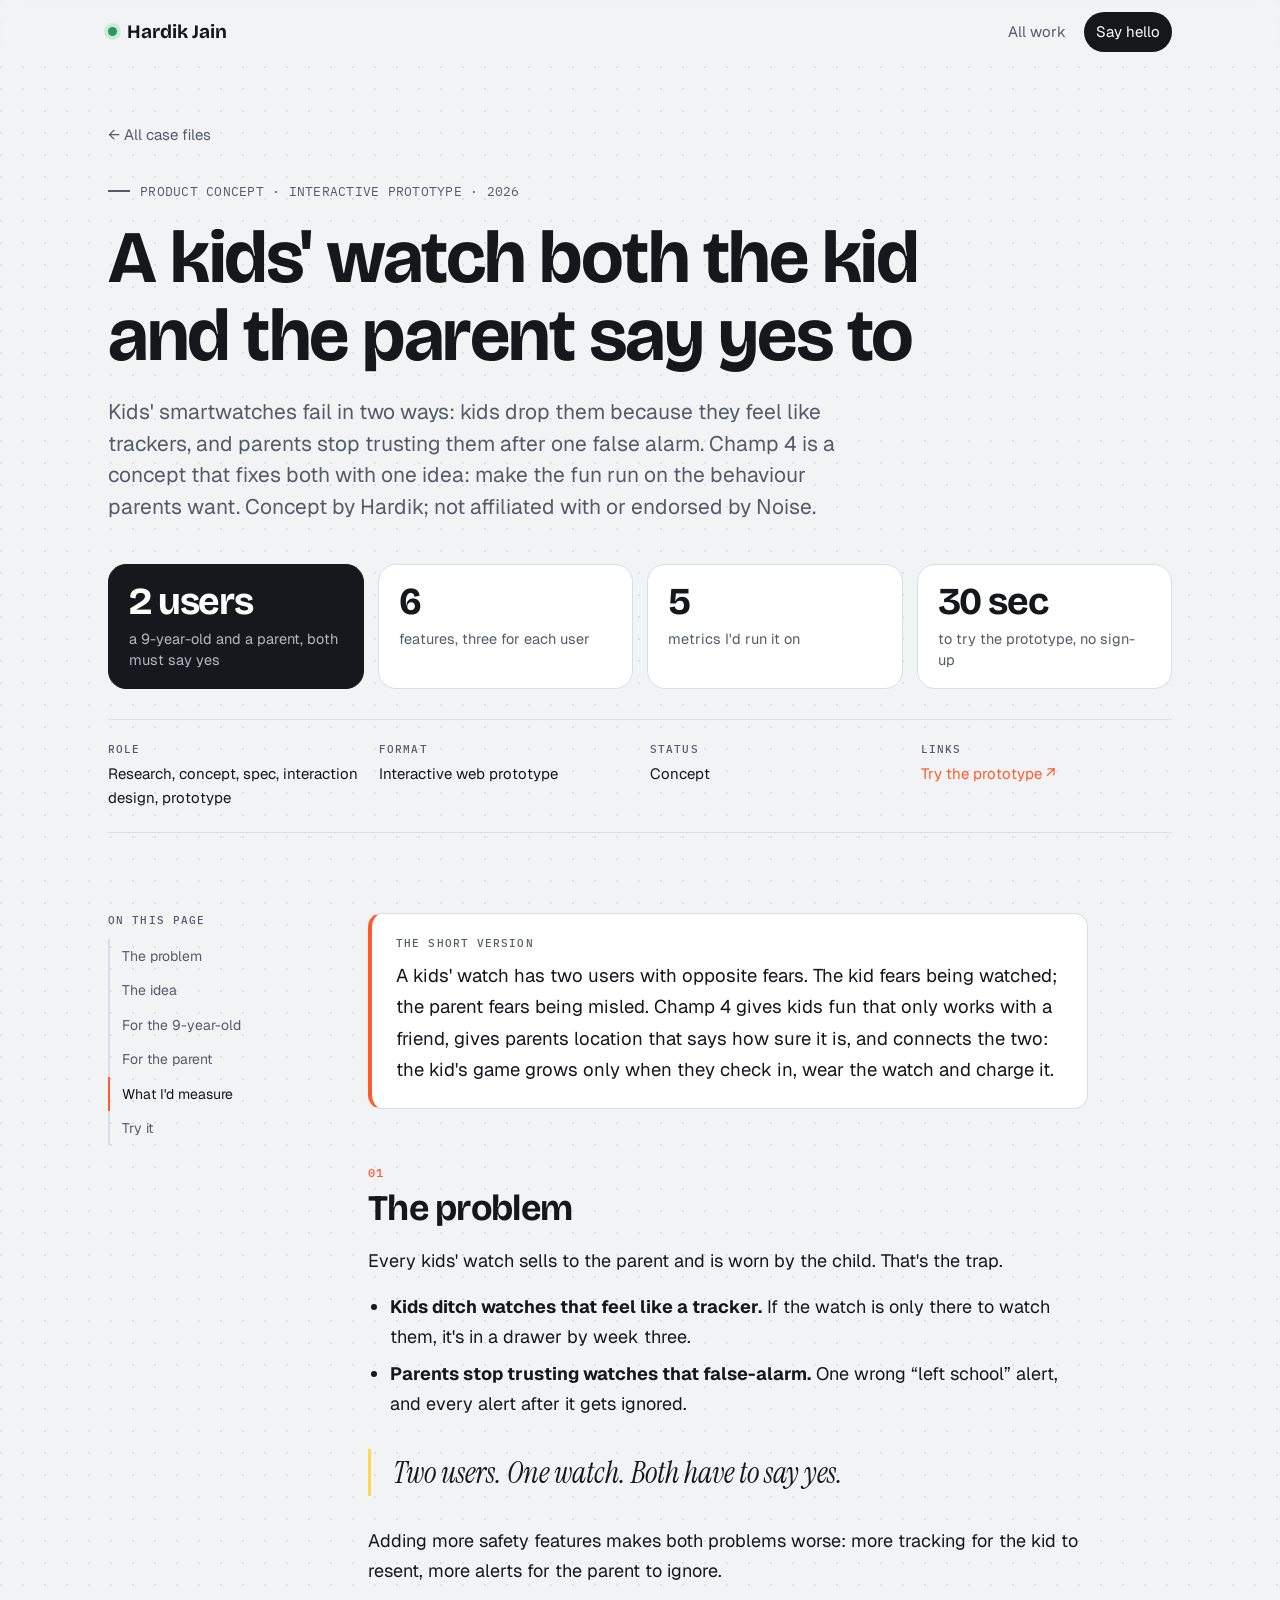
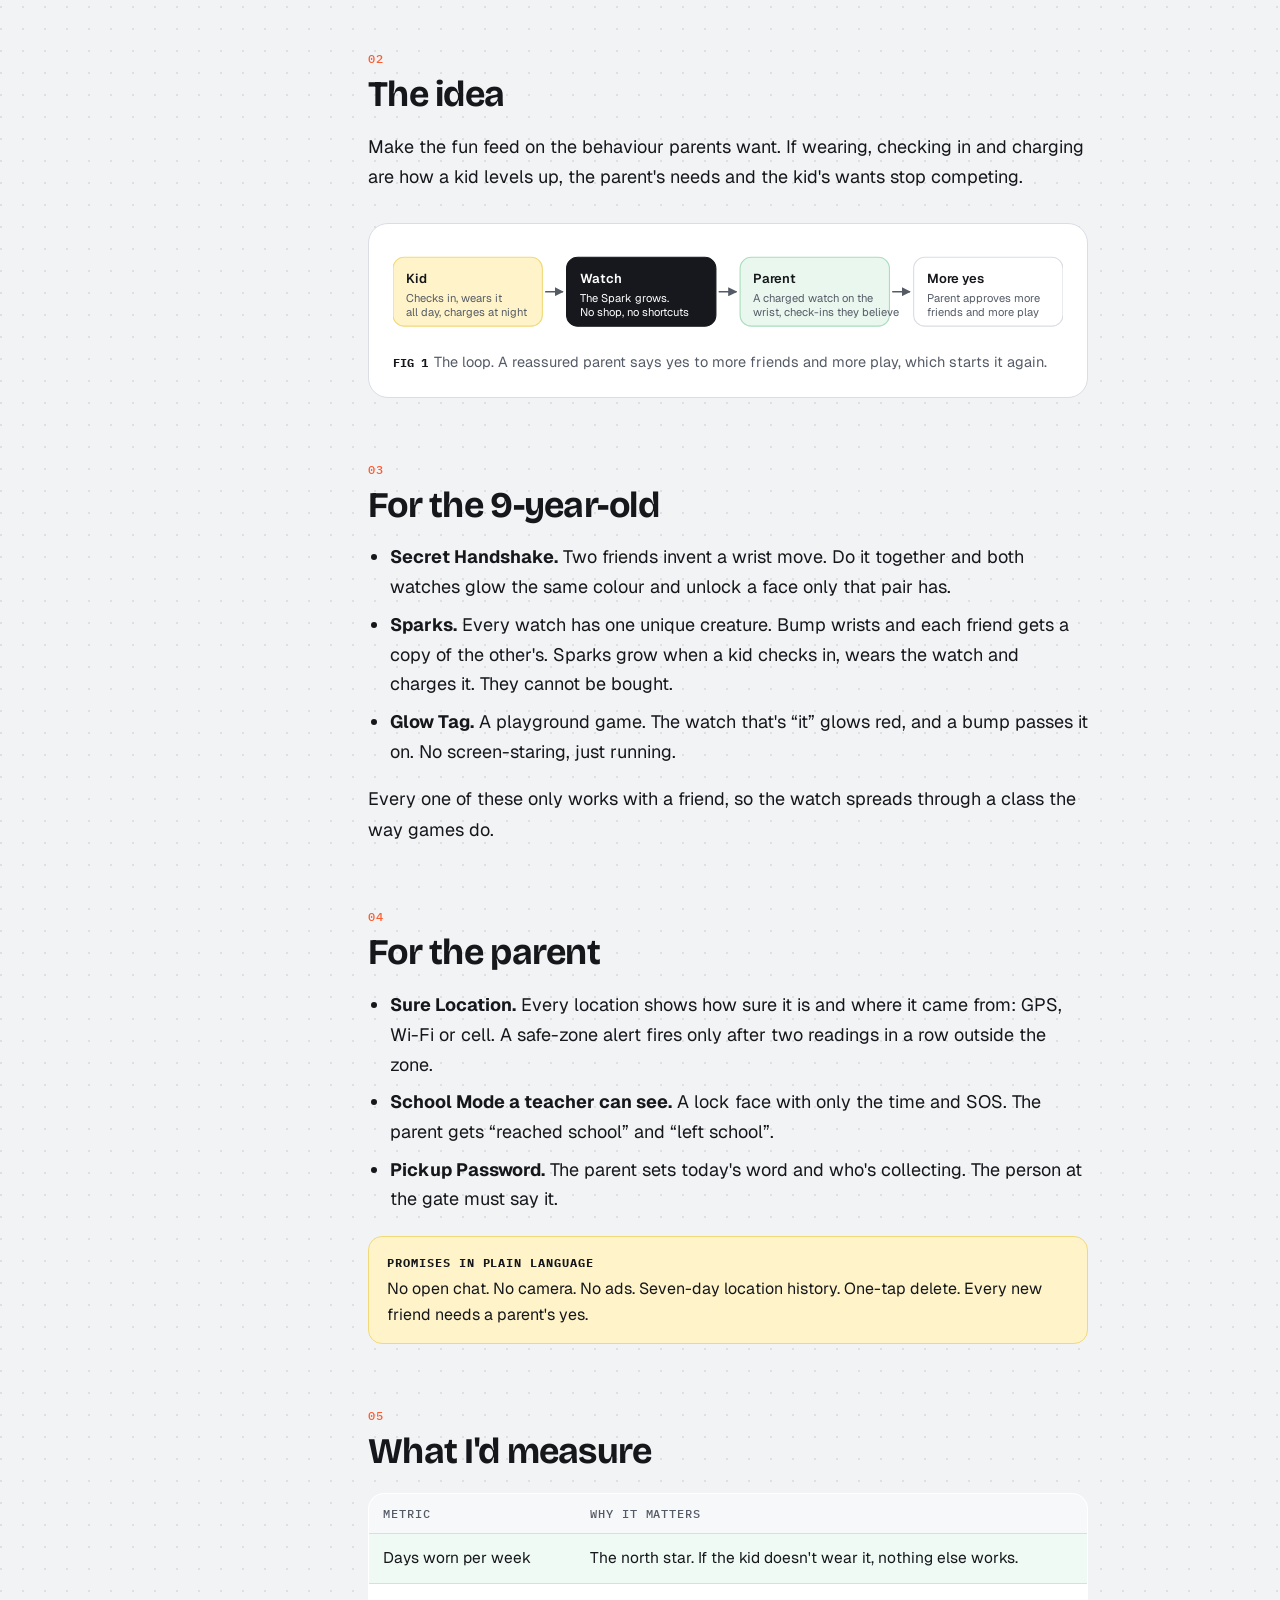
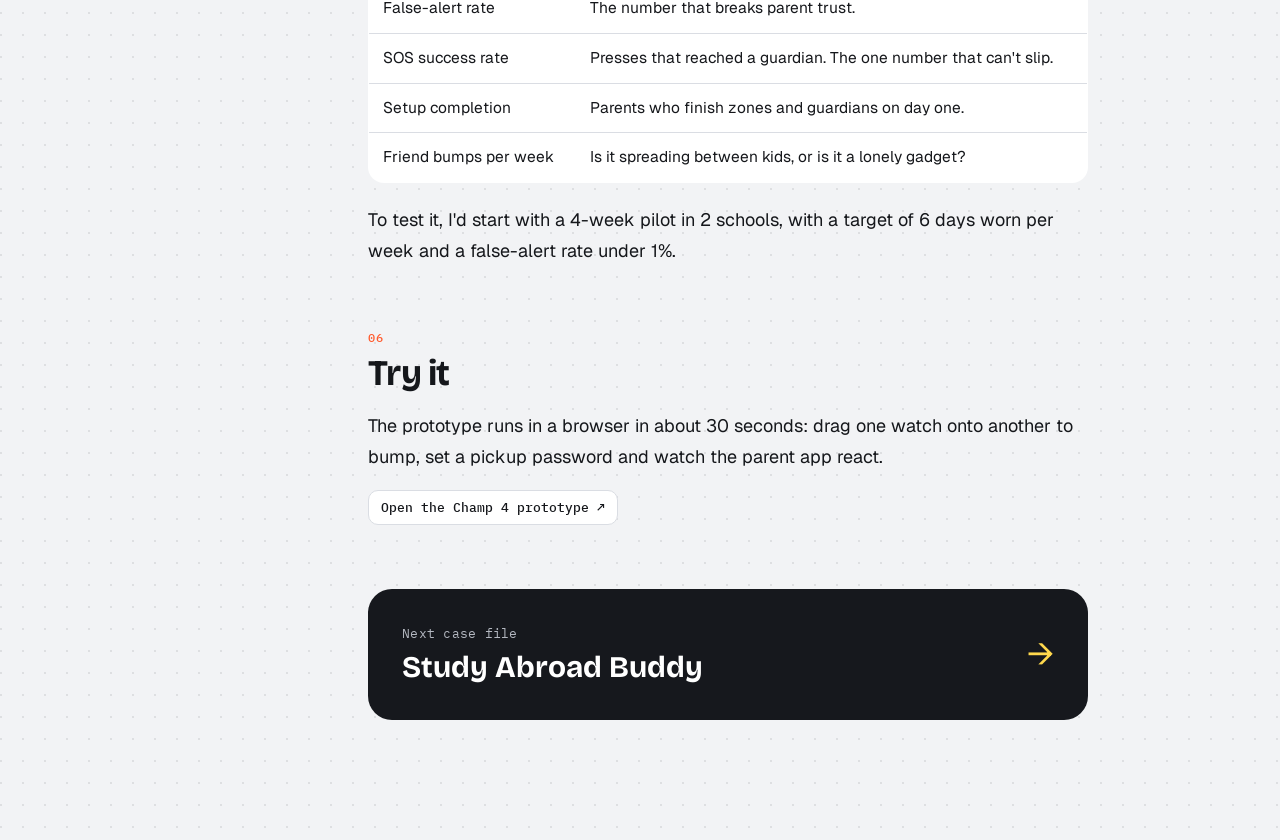
==== cases/champ-4.html @ 4b145a33 "Add files via upload" ====
<!DOCTYPE html>
<html lang="en">
<head>
<meta charset="utf-8">
<meta name="viewport" content="width=device-width, initial-scale=1">
<title>Champ 4 concept case study</title>
<link rel="preconnect" href="https://fonts.googleapis.com">
<link rel="preconnect" href="https://fonts.gstatic.com" crossorigin>
<link href="https://fonts.googleapis.com/css2?family=Bricolage+Grotesque:opsz,wght@12..96,500;12..96,600;12..96,700;12..96,800&family=Geist:wght@400;500;600&family=IBM+Plex+Mono:wght@400;500;600&family=Instrument+Serif:ital@0;1&family=Bangers&display=swap" rel="stylesheet">
<link rel="stylesheet" href="../assets/style.css">
</head>
<body>
<div class="progress" aria-hidden="true"></div>
<header class="topbar">
  <div class="wrap">
    <a class="brand" href="../index.html"><span class="dot" aria-hidden="true"></span>Hardik Jain</a>
    <nav class="nav" aria-label="Main">
      <a href="../index.html#work">All work</a>
      <a class="cta" href="../index.html#contact">Say hello</a>
    </nav>
  </div>
</header>
<main>

<div class="wrap">
  <div class="c-hero">
    <a class="back-link" href="../index.html#work">← All case files</a>
    <div class="eyebrow mono">Product concept · interactive prototype · 2026</div>
    <h1>A kids' watch both the kid and the parent say yes to</h1>
    <p class="deck">Kids' smartwatches fail in two ways: kids drop them because they feel like trackers, and parents stop trusting them after one false alarm. Champ 4 is a concept that fixes both with one idea: make the fun run on the behaviour parents want. Concept by Hardik; not affiliated with or endorsed by Noise.</p>
    <div class="c-metrics"><div class="c-metric hl"><div class="v">2 users</div><div class="l">a 9-year-old and a parent, both must say yes</div></div><div class="c-metric"><div class="v">6</div><div class="l">features, three for each user</div></div><div class="c-metric"><div class="v">5</div><div class="l">metrics I'd run it on</div></div><div class="c-metric"><div class="v">30 sec</div><div class="l">to try the prototype, no sign-up</div></div></div>
    <div class="c-meta"><div><h5>Role</h5><p>Research, concept, spec, interaction design, prototype</p></div><div><h5>Format</h5><p>Interactive web prototype</p></div><div><h5>Status</h5><p>Concept</p></div><div><h5>Links</h5><a href="https://incomparable-sunshine-a41751.netlify.app/" target="_blank" rel="noopener">Try the prototype ↗</a></div></div>
  </div>
  <div class="c-body">
    <nav class="toc" aria-label="On this page"><h5>On this page</h5><a href="#problem">The problem</a><a href="#idea">The idea</a><a href="#kid">For the 9-year-old</a><a href="#parent">For the parent</a><a href="#metrics">What I'd measure</a><a href="#next">Try it</a></nav>
    <article class="article">
      <div class="tldr"><h4>The short version</h4><p>A kids' watch has two users with opposite fears. The kid fears being watched; the parent fears being misled. Champ 4 gives kids fun that only works with a friend, gives parents location that says how sure it is, and connects the two: the kid's game grows only when they check in, wear the watch and charge it.</p></div>
      <section id="problem"><span class="k">01</span><h2>The problem</h2>
<p>Every kids' watch sells to the parent and is worn by the child. That's the trap.</p>
<ul>
<li><b>Kids ditch watches that feel like a tracker.</b> If the watch is only there to watch them, it's in a drawer by week three.</li>
<li><b>Parents stop trusting watches that false-alarm.</b> One wrong “left school” alert, and every alert after it gets ignored.</li>
</ul>
<div class="pull">Two users. One watch. Both have to say yes.</div>
<p>Adding more safety features makes both problems worse: more tracking for the kid to resent, more alerts for the parent to ignore.</p></section><section id="idea"><span class="k">02</span><h2>The idea</h2>
<p>Make the fun feed on the behaviour parents want. If wearing, checking in and charging are how a kid levels up, the parent's needs and the kid's wants stop competing.</p>
<figure><svg class="dg" viewBox="0 0 720 94" role="img" aria-label="Champ 4 loop"><defs><marker id="ah" viewBox="0 0 10 10" refX="9" refY="5" markerWidth="7" markerHeight="7" orient="auto-start-reverse"><path d="M0 0 L10 5 L0 10 z" fill="#555B66"/></marker></defs><rect class="box warm" x="0.0" y="10" width="160.5" height="74" rx="12"/><text class="t" x="14.0" y="38">Kid</text><text class="s" x="14.0" y="58">Checks in, wears it</text><text class="s" x="14.0" y="73">all day, charges at night</text><path class="arr" d="M163.5 47.0 h19" marker-end="url(#ah)"/><rect class="box hl" x="186.5" y="10" width="160.5" height="74" rx="12"/><text class="t hlt" x="200.5" y="38">Watch</text><text class="s hlt" x="200.5" y="58">The Spark grows.</text><text class="s hlt" x="200.5" y="73">No shop, no shortcuts</text><path class="arr" d="M350.0 47.0 h19" marker-end="url(#ah)"/><rect class="box good" x="373.0" y="10" width="160.5" height="74" rx="12"/><text class="t" x="387.0" y="38">Parent</text><text class="s" x="387.0" y="58">A charged watch on the</text><text class="s" x="387.0" y="73">wrist, check-ins they believe</text><path class="arr" d="M536.5 47.0 h19" marker-end="url(#ah)"/><rect class="box " x="559.5" y="10" width="160.5" height="74" rx="12"/><text class="t" x="573.5" y="38">More yes</text><text class="s" x="573.5" y="58">Parent approves more</text><text class="s" x="573.5" y="73">friends and more play</text></svg><figcaption><b>FIG 1</b>The loop. A reassured parent says yes to more friends and more play, which starts it again.</figcaption></figure></section><section id="kid"><span class="k">03</span><h2>For the 9-year-old</h2>
<ul>
<li><b>Secret Handshake.</b> Two friends invent a wrist move. Do it together and both watches glow the same colour and unlock a face only that pair has.</li>
<li><b>Sparks.</b> Every watch has one unique creature. Bump wrists and each friend gets a copy of the other's. Sparks grow when a kid checks in, wears the watch and charges it. They cannot be bought.</li>
<li><b>Glow Tag.</b> A playground game. The watch that's “it” glows red, and a bump passes it on. No screen-staring, just running.</li>
</ul>
<p>Every one of these only works with a friend, so the watch spreads through a class the way games do.</p></section><section id="parent"><span class="k">04</span><h2>For the parent</h2>
<ul>
<li><b>Sure Location.</b> Every location shows how sure it is and where it came from: GPS, Wi-Fi or cell. A safe-zone alert fires only after two readings in a row outside the zone.</li>
<li><b>School Mode a teacher can see.</b> A lock face with only the time and SOS. The parent gets “reached school” and “left school”.</li>
<li><b>Pickup Password.</b> The parent sets today's word and who's collecting. The person at the gate must say it.</li>
</ul>
<div class="callout"><b>Promises in plain language</b>No open chat. No camera. No ads. Seven-day location history. One-tap delete. Every new friend needs a parent's yes.</div></section><section id="metrics"><span class="k">05</span><h2>What I'd measure</h2>
<table class="opts"><thead><tr><th>Metric</th><th>Why it matters</th></tr></thead><tbody>
<tr class="pick"><td>Days worn per week</td><td>The north star. If the kid doesn't wear it, nothing else works.</td></tr>
<tr><td>False-alert rate</td><td>The number that breaks parent trust.</td></tr>
<tr><td>SOS success rate</td><td>Presses that reached a guardian. The one number that can't slip.</td></tr>
<tr><td>Setup completion</td><td>Parents who finish zones and guardians on day one.</td></tr>
<tr><td>Friend bumps per week</td><td>Is it spreading between kids, or is it a lonely gadget?</td></tr>
</tbody></table>
<p>To test it, I'd start with a <span class="n">4</span>-week pilot in <span class="n">2</span> schools, with a target of <span class="n">6</span> days worn per week and a false-alert rate under <span class="n">1%</span>.</p></section><section id="next"><span class="k">06</span><h2>Try it</h2>
<p>The prototype runs in a browser in about 30 seconds: drag one watch onto another to bump, set a pickup password and watch the parent app react.</p>
<div class="c-figlinks"><a href="https://incomparable-sunshine-a41751.netlify.app/" target="_blank" rel="noopener">Open the Champ 4 prototype ↗</a></div></section>
      <a class="next-case" href="study-abroad-buddy.html"><div><span class="mono">Next case file</span><span class="t">Study Abroad Buddy</span></div><span class="arr">→</span></a>
    </article>
  </div>
</div>
</main>
<div class="toast" id="toast" role="status"></div>
<script src="../assets/app.js"></script>
</body>
</html>
---- assets/style.css ----
/* Hardik Jain — portfolio
   Layout idea: a product notebook. Dot-grid paper, ink type, PRD-style mono annotations,
   one orange for action, sticky-note yellow for emphasis, green for a metric that moved. */
:root {
  --paper: #F2F3F5;
  --card: #FFFFFF;
  --ink: #15171B;
  --ink-2: #555B66;
  --line: #DADDE3;
  --accent: #FF5B2E;
  --sticky: #FFD84D;
  --good: #1E9E57;
  --night: #16181D;

  --f-display: "Bricolage Grotesque", "Helvetica Neue", Arial, sans-serif;
  --f-body: "Geist", "Helvetica Neue", Arial, sans-serif;
  --f-mono: "IBM Plex Mono", ui-monospace, Menlo, monospace;
  --f-serif: "Instrument Serif", Georgia, serif;

  --ease: cubic-bezier(.2, 0, 0, 1);
  --ease-out: cubic-bezier(.05, .7, .1, 1);
  --spring: cubic-bezier(.34, 1.56, .64, 1);
  --r: 22px;
  --wrap: 1120px;
  color-scheme: light;
}

* { box-sizing: border-box; }
html { scroll-behavior: smooth; }
body {
  margin: 0;
  background: var(--paper);
  background-image: radial-gradient(circle at 1px 1px, rgba(21,23,27,.09) 1px, transparent 0);
  background-size: 22px 22px;
  color: var(--ink);
  font-family: var(--f-body);
  font-size: 17px;
  line-height: 1.6;
  -webkit-font-smoothing: antialiased;
}
img, svg { max-width: 100%; }
a { color: inherit; }
:focus-visible { outline: 2px solid var(--accent); outline-offset: 3px; border-radius: 6px; }
h1, h2, h3, h4 { font-family: var(--f-display); line-height: 1.05; margin: 0; text-wrap: balance; letter-spacing: -0.02em; }
p { margin: 0; }
.wrap { max-width: var(--wrap); margin: 0 auto; padding: 0 28px; }
.mono { font-family: var(--f-mono); font-size: 12.5px; letter-spacing: .02em; }
.serif { font-family: var(--f-serif); font-style: italic; font-weight: 400; letter-spacing: 0; }
.mark { background: linear-gradient(transparent 55%, var(--sticky) 55%); padding: 0 .08em; }

/* ---------- top bar ---------- */
.topbar {
  position: sticky; top: 0; z-index: 50;
  backdrop-filter: blur(10px); -webkit-backdrop-filter: blur(10px);
  background: rgba(242,243,245,.78);
  border-bottom: 1px solid transparent;
  transition: border-color .3s var(--ease);
}
.topbar.scrolled { border-color: var(--line); }
.topbar .wrap { display: flex; align-items: center; justify-content: space-between; height: 64px; gap: 16px; }
.brand { font-family: var(--f-display); font-weight: 700; font-size: 19px; text-decoration: none; display: flex; align-items: center; gap: 10px; }
.brand .dot { width: 9px; height: 9px; border-radius: 50%; background: var(--good); box-shadow: 0 0 0 4px rgba(30,158,87,.15); }
.nav { display: flex; gap: 6px; align-items: center; }
.nav a { text-decoration: none; font-size: 15px; padding: 8px 12px; border-radius: 999px; color: var(--ink-2); transition: background .2s, color .2s; }
.nav a:hover { background: var(--card); color: var(--ink); }
.nav a.cta { background: var(--ink); color: #fff; }
.nav a.cta:hover { background: var(--accent); }

/* ---------- buttons ---------- */
.btn {
  display: inline-flex; align-items: center; gap: 12px;
  font: 600 16px/1 var(--f-body); text-decoration: none; cursor: pointer;
  border: 0; border-radius: 999px; padding: 15px 22px;
  transition: transform .25s var(--spring), background .2s, box-shadow .2s;
}
.btn:active { transform: scale(.97); }
.btn-primary { background: var(--ink); color: #fff; box-shadow: 0 8px 24px -10px rgba(21,23,27,.6); }
.btn-primary:hover { background: var(--accent); transform: translateY(-2px); }
.btn-primary .play { width: 26px; height: 26px; border-radius: 50%; background: rgba(255,255,255,.16); display: grid; place-items: center; }
.btn-primary .time { font-family: var(--f-mono); font-size: 12px; opacity: .7; padding-left: 12px; border-left: 1px solid rgba(255,255,255,.25); }
.link-arrow { color: var(--accent); font-weight: 600; text-decoration: none; display: inline-flex; gap: 6px; align-items: center; }
.link-arrow span { transition: transform .25s var(--spring); }
.link-arrow:hover span { transform: translateX(4px); }
.btn-ghost { background: transparent; color: inherit; border: 1.5px solid currentColor; padding: 11px 16px; font-size: 14px; opacity: .9; }
.btn-ghost:hover { opacity: 1; transform: translateY(-1px); }

/* ---------- hero ---------- */
.hero { position: relative; padding: 70px 0 60px; overflow: hidden; }
.hero .wrap { display: grid; grid-template-columns: minmax(0, 1fr) 400px; gap: 56px; align-items: center; }
.hero-left { position: relative; }
.ticket {
  display: inline-flex; align-items: center; gap: 10px;
  background: var(--card); border: 1px solid var(--line); border-radius: 10px;
  padding: 7px 12px; margin-bottom: 38px; box-shadow: 0 2px 0 rgba(21,23,27,.04);
  color: var(--ink-2);
}
.ticket b { color: var(--ink); font-weight: 600; }
.ticket .pill, .ticket b { white-space: nowrap; }
.ticket .pill { background: rgba(30,158,87,.12); color: var(--good); padding: 2px 8px; border-radius: 999px; }
.headline { font-size: clamp(44px, 5.2vw, 68px); font-weight: 700; line-height: 1.22; position: relative; }
.headline .line { display: block; white-space: nowrap; position: relative; width: max-content; max-width: 100%; }
.headline .w { display: inline-block; position: relative; cursor: default; transition: color .25s var(--ease); }
.headline .w:hover { color: var(--accent); }
.headline .soft { color: #6B717C; }
.namebox { position: relative; display: inline-block; }
.namebox .w { cursor: pointer; }
.namebox .name-ch { display: inline-block; min-width: .2em; }
.namebox .underline { position: absolute; left: 0; right: 0; bottom: -2px; height: 3px; background-image: radial-gradient(circle, var(--accent) 1.2px, transparent 1.6px); background-size: 8px 3px; opacity: .8; }
.headline .number { font-family: var(--f-serif); font-style: italic; font-weight: 400; letter-spacing: -0.01em; position: relative; padding: 0 .06em; }
.headline .number::after { content: ""; position: absolute; left: 0; right: 0; bottom: .1em; height: .36em; background: var(--sticky); z-index: -1; border-radius: 3px; transform-origin: left; animation: swipe 1s .6s var(--ease-out) both; }
@keyframes swipe { from { transform: scaleX(0); } }
.anno {
  position: absolute; font-family: var(--f-mono); font-size: 11.5px; white-space: nowrap;
  background: var(--card); border: 1px solid var(--line); border-radius: 8px; padding: 4px 8px; color: var(--ink-2);
  box-shadow: 0 6px 18px -12px rgba(0,0,0,.35); pointer-events: none;
  transition: opacity .3s, transform .35s var(--spring);
}
.anno.case-chip { left: calc(100% + 14px); top: 50%; transform: translateY(-50%); }
.anno.case-chip i { font-style: normal; color: var(--good); font-weight: 600; }
.sticky-note {
  position: absolute; left: calc(100% + 18px); top: 8px; background: var(--sticky); color: var(--ink);
  font: 600 13px/1.2 var(--f-mono); padding: 8px 10px 9px; transform: rotate(5deg);
  box-shadow: 0 10px 18px -10px rgba(0,0,0,.4);
}
.sticky-note::before { content: ""; position: absolute; top: -7px; left: 50%; width: 34px; height: 12px; margin-left: -17px; background: rgba(255,255,255,.55); transform: rotate(-3deg); }
.hero-sub { max-width: 31em; margin-top: 28px; font-size: 19px; color: var(--ink-2); }
.hero-cta { margin-top: 30px; display: flex; align-items: center; gap: 22px; flex-wrap: wrap; }
.measure { position: absolute; left: -26px; top: 9px; bottom: 9px; width: 10px; border-left: 1.5px solid var(--accent); }
.measure::before, .measure::after { content: ""; position: absolute; left: -5px; width: 9px; border-top: 1.5px solid var(--accent); }
.measure::before { top: 0; } .measure::after { bottom: 0; }
.measure span { position: absolute; left: -16px; top: 50%; transform: translateY(-50%) rotate(180deg); writing-mode: vertical-rl; font: 11px var(--f-mono); color: var(--accent); white-space: nowrap; }

/* mascot: Tiko, a sticky note that walks on words */
.tiko { position: absolute; left: 0; top: 0; width: 31px; height: 36px; z-index: 5; pointer-events: auto; cursor: pointer; will-change: transform; }
.tiko svg { width: 31px; height: 36px; display: block; overflow: visible; image-rendering: pixelated; }
.tiko .body { transform-origin: 50% 100%; }
.tiko.walking .leg-l { animation: legL .32s steps(2) infinite; }
.tiko.walking .leg-r { animation: legR .32s steps(2) infinite; }
.tiko.walking .body { animation: bob .32s steps(2) infinite; }
@keyframes legL { 50% { transform: translateY(-3px); } }
@keyframes legR { 0% { transform: translateY(-3px); } 50% { transform: translateY(0); } }
@keyframes bob { 50% { transform: translateY(-2px); } }
.tiko .lid { transform-box: fill-box; transform-origin: center; transform: scaleY(0); }
.tiko.blink .lid { transform: scaleY(1); }
.tiko.flip svg { transform: scaleX(-1); }
.tiko .shadow { position: absolute; left: 8px; right: 8px; bottom: -3px; height: 4px; border-radius: 50%; background: rgba(0,0,0,.14); }
.bubble {
  position: absolute; z-index: 6; max-width: 250px; min-width: 120px;
  background: var(--night); color: #fff; font-size: 14px; line-height: 1.4;
  padding: 10px 13px; border-radius: 14px 14px 14px 4px;
  opacity: 0; transform: translateY(6px) scale(.96); transform-origin: left bottom;
  transition: opacity .2s var(--ease), transform .3s var(--spring);
  pointer-events: none;
}
.bubble.show { opacity: 1; transform: none; }
.bubble .who { display: block; font: 10.5px var(--f-mono); color: var(--sticky); margin-bottom: 3px; letter-spacing: .06em; text-transform: uppercase; }

/* funnel widget */
.sim {
  background: var(--card); border: 1px solid var(--line); border-radius: var(--r);
  padding: 22px; box-shadow: 0 30px 60px -40px rgba(21,23,27,.45);
  position: relative;
}
.sim-head { display: flex; justify-content: space-between; align-items: center; margin-bottom: 18px; }
.sim-head .dots { display: flex; gap: 6px; }
.sim-head .dots i { width: 10px; height: 10px; border-radius: 50%; background: var(--line); }
.sim-row { display: grid; grid-template-columns: 74px 1fr 44px; gap: 12px; align-items: center; margin: 9px 0; font-size: 14px; }
.sim-row .lbl { color: var(--ink-2); }
.sim-bar { height: 30px; background: #EEF0F3; border-radius: 8px; overflow: hidden; position: relative; }
.sim-bar i { position: absolute; inset: 0 auto 0 0; background: var(--ink); border-radius: 8px; transition: width .8s var(--ease-out), background .3s; }
.sim-row.leak .sim-bar i { background: var(--accent); }
.sim-row .val { font: 600 14px var(--f-mono); text-align: right; font-variant-numeric: tabular-nums; }
.leak-tag { position: absolute; right: 8px; top: 50%; transform: translateY(-50%); font: 10.5px var(--f-mono); color: var(--accent); background: #fff; padding: 1px 6px; border-radius: 6px; opacity: 0; transition: opacity .3s; }
.sim-row.leak .leak-tag { opacity: 1; }
.sim-controls { display: flex; gap: 8px; flex-wrap: wrap; margin-top: 16px; }
.chip-btn {
  font: 500 13px var(--f-body); border: 1px solid var(--line); background: #fff; color: var(--ink);
  border-radius: 999px; padding: 8px 12px; cursor: pointer; display: inline-flex; gap: 7px; align-items: center;
  transition: background .2s, border-color .2s, transform .2s var(--spring);
}
.chip-btn:hover { transform: translateY(-1px); border-color: var(--ink); }
.chip-btn[aria-pressed="true"] { background: var(--ink); color: #fff; border-color: var(--ink); }
.chip-btn .tick { width: 14px; height: 14px; border-radius: 4px; border: 1.5px solid currentColor; display: grid; place-items: center; font-size: 10px; }
.sim-out { margin-top: 18px; padding-top: 16px; border-top: 1px dashed var(--line); display: flex; justify-content: space-between; align-items: end; gap: 12px; }
.sim-out .big { font: 700 34px/1 var(--f-display); font-variant-numeric: tabular-nums; }
.sim-out .delta { color: var(--good); font: 600 13px var(--f-mono); }
.sim-caption { text-align: center; margin-top: 16px; color: var(--ink-2); font-size: 15px; }
.sim-caption .serif { font-size: 21px; color: var(--ink); display: block; }

/* ---------- section scaffolding ---------- */
section.block { padding: 96px 0; position: relative; }
.eyebrow { display: flex; align-items: center; gap: 10px; color: var(--ink-2); text-transform: uppercase; margin-bottom: 14px; }
.eyebrow::before { content: ""; width: 22px; height: 1.5px; background: currentColor; }
.sec-head { display: grid; grid-template-columns: 1.2fr 1fr; gap: 32px; align-items: end; margin-bottom: 44px; }
.sec-head h2 { font-size: clamp(38px, 5vw, 60px); font-weight: 700; }
.sec-head p { color: var(--ink-2); max-width: 30em; justify-self: end; }

/* ---------- case files ---------- */
.cases { display: grid; grid-template-columns: repeat(2, 1fr); gap: 22px; }
.case { perspective: 1600px; min-height: 560px; }
.case-inner { position: relative; height: 100%; min-height: 560px; transform-style: preserve-3d; transition: transform .8s var(--ease-out); }
.case.flipped .case-inner { transform: rotateY(180deg); }
.face {
  position: absolute; inset: 0; border-radius: 26px; padding: 26px 26px 22px;
  backface-visibility: hidden; -webkit-backface-visibility: hidden;
  display: flex; flex-direction: column; overflow: hidden;
  border: 1px solid var(--line); background: var(--card);
  box-shadow: 0 30px 60px -45px rgba(21,23,27,.5);
}
.face.back { transform: rotateY(180deg); }
.theme-night .face { background: var(--night); color: #F3F4F6; border-color: #2A2D35; }
.theme-sticky .face { background: #FFE27A; border-color: #EBCB55; }
.theme-orange .face { background: var(--accent); color: #fff; border-color: #E9461C; }
.theme-paper .face { background: #E9EBEE; }
.tags { display: flex; gap: 6px; flex-wrap: wrap; }
.tag { font: 500 11px var(--f-mono); letter-spacing: .06em; text-transform: uppercase; border: 1px solid currentColor; border-radius: 6px; padding: 3px 7px; opacity: .85; }
.wordmark { margin-top: 26px; font: 800 34px/1 var(--f-display); letter-spacing: -0.03em; display: flex; align-items: center; gap: 10px; }
.wordmark small { font: 500 12px var(--f-mono); letter-spacing: .04em; opacity: .7; }
.role-line { margin-top: 14px; font: 13px/1.5 var(--f-mono); opacity: .8; }
.big-metric { margin-top: auto; font: 700 clamp(56px, 7vw, 78px)/0.95 var(--f-display); letter-spacing: -0.04em; font-variant-numeric: tabular-nums; }
.metric-cap { margin-top: 10px; font-size: 15.5px; opacity: .85; max-width: 26em; }
.case-foot { margin-top: 26px; display: flex; align-items: end; justify-content: space-between; gap: 16px; }
.case-foot .one { font: 600 19px/1.3 var(--f-display); letter-spacing: -0.01em; max-width: 16em; }
.case-actions { display: flex; gap: 8px; flex-shrink: 0; }
.flip-btn { display: inline-flex; gap: 6px; align-items: center; }
.read-btn { background: currentColor; }
.read-btn span { color: var(--card); }
.theme-night .read-btn span { color: var(--night); }
.theme-orange .read-btn span { color: var(--accent); }
.theme-sticky .read-btn span { color: #FFE27A; }
.theme-paper .read-btn span { color: #E9EBEE; }
.back h4 { font: 500 11px var(--f-mono); letter-spacing: .1em; text-transform: uppercase; opacity: .65; margin: 0 0 6px; }
.back .asked { font: 600 20px/1.3 var(--f-display); margin-bottom: 18px; }
.back .under { font-size: 16px; margin-bottom: 18px; }
.back ul { margin: 0 0 16px; padding-left: 18px; font-size: 15px; }
.back li { margin-bottom: 6px; }
.back .myrole { margin-top: auto; padding-top: 14px; border-top: 1px dashed currentColor; font: 12.5px/1.55 var(--f-mono); opacity: .8; }
.back .case-actions { margin-top: 14px; justify-content: flex-start; }

/* card decorations */
.deco { position: absolute; right: 22px; top: 22px; pointer-events: none; }
.deco-mini { font: 11px var(--f-mono); opacity: .7; }

/* ---------- archive ---------- */
.archive { display: grid; grid-template-columns: .8fr 1.2fr; gap: 40px; align-items: start; background: var(--card); border: 1px solid var(--line); border-radius: 26px; padding: 34px; }
.archive .count { font: 700 88px/0.9 var(--f-display); letter-spacing: -0.05em; }
.archive h3 { font-size: 28px; margin: 12px 0 8px; }
.archive p { color: var(--ink-2); }
.arch-list { list-style: none; margin: 0; padding: 0; }
.arch-list li { border-bottom: 1px solid var(--line); }
.arch-list li:last-child { border: 0; }
.arch-list a, .arch-list .row { display: grid; grid-template-columns: 1fr auto; gap: 14px; padding: 14px 4px; text-decoration: none; align-items: center; transition: padding .25s var(--ease), background .25s; border-radius: 10px; }
.arch-list a:hover { padding-left: 12px; background: var(--paper); }
.arch-list .t { font-weight: 600; }
.arch-list .d { display: block; color: var(--ink-2); font-size: 14.5px; font-weight: 400; }
.arch-list .m { font: 12px var(--f-mono); color: var(--ink-2); text-align: right; white-space: nowrap; }
.arch-list .m b { color: var(--good); font-weight: 600; }

/* ---------- path ---------- */
.path { border-top: 1px solid var(--ink); }
.path-row { display: grid; grid-template-columns: 1.1fr 1fr 1.6fr auto; gap: 24px; padding: 26px 0; border-bottom: 1px solid var(--line); align-items: start; transition: background .3s; }
.path-row:hover { background: rgba(255,255,255,.6); }
.path-row .co { font: 700 24px/1.1 var(--f-display); letter-spacing: -0.02em; }
.path-row .ro { color: var(--ink-2); padding-top: 3px; }
.path-row .de { color: var(--ink-2); font-size: 15.5px; }
.path-row .yr { font: 12px var(--f-mono); background: var(--card); border: 1px solid var(--line); border-radius: 999px; padding: 4px 10px; white-space: nowrap; }
.path-row .yr.now { background: var(--ink); color: #fff; border-color: var(--ink); }

/* ---------- beliefs ---------- */
.belief { display: grid; grid-template-columns: 1fr 1fr; gap: 56px; align-items: center; padding: 56px 0; border-top: 1px solid var(--line); }
.belief:nth-of-type(even) .b-copy { order: 2; }
.b-num { font: 400 88px/0.8 var(--f-serif); font-style: italic; color: var(--ink); }
.b-copy h3 { font-size: 34px; margin: 18px 0 14px; }
.b-copy p { color: var(--ink-2); max-width: 28em; }
.b-vis { background: var(--card); border: 1px solid var(--line); border-radius: 22px; min-height: 290px; padding: 28px; display: flex; flex-direction: column; justify-content: center; align-items: center; gap: 16px; position: relative; overflow: hidden; }
.b-vis .hint { position: absolute; bottom: 14px; left: 0; right: 0; text-align: center; color: var(--ink-2); }

/* belief 1: request vs need */
.req { width: min(100%, 360px); height: 150px; position: relative; perspective: 900px; cursor: pointer; }
.req .side { position: absolute; inset: 0; border-radius: 16px; padding: 20px; backface-visibility: hidden; transition: transform .7s var(--ease-out); display: flex; flex-direction: column; justify-content: center; }
.req .s1 { background: var(--paper); border: 1px solid var(--line); }
.req .s2 { background: var(--night); color: #fff; transform: rotateX(180deg); }
.req.on .s1 { transform: rotateX(-180deg); }
.req.on .s2 { transform: rotateX(0); }
.req .k { font: 11px var(--f-mono); letter-spacing: .1em; text-transform: uppercase; opacity: .6; margin-bottom: 8px; }
.req .q { font: 600 21px/1.25 var(--f-display); }
.req .s2 .q { font-family: var(--f-serif); font-style: italic; font-weight: 400; font-size: 24px; }

/* belief 2: evals */
.eval-grid { display: grid; grid-template-columns: repeat(10, 1fr); gap: 7px; width: min(100%, 340px); }
.eval-grid i { aspect-ratio: 1; border-radius: 5px; background: #DDE7E1; transition: background .35s var(--ease), transform .35s var(--spring); }
.eval-grid i.bad { background: var(--accent); transform: scale(.86); }
.eval-stat { display: flex; gap: 22px; align-items: baseline; font-variant-numeric: tabular-nums; }
.eval-stat b { font: 700 40px/1 var(--f-display); }
.switch { display: inline-flex; align-items: center; gap: 10px; cursor: pointer; font-size: 14.5px; border: 0; background: none; color: var(--ink); padding: 0; font-family: var(--f-body); }
.switch .tr { width: 42px; height: 24px; border-radius: 999px; background: var(--line); position: relative; transition: background .25s; }
.switch .tr::after { content: ""; position: absolute; left: 3px; top: 3px; width: 18px; height: 18px; border-radius: 50%; background: #fff; transition: transform .3s var(--spring); box-shadow: 0 1px 3px rgba(0,0,0,.25); }
.switch[aria-checked="true"] .tr { background: var(--good); }
.switch[aria-checked="true"] .tr::after { transform: translateX(18px); }

/* belief 3: one metric */
.metric-cloud { display: flex; flex-wrap: wrap; gap: 8px; justify-content: center; max-width: 380px; }
.metric-cloud span { font: 500 13px var(--f-mono); padding: 7px 11px; border-radius: 999px; border: 1px solid var(--line); background: var(--paper); transition: all .35s var(--ease); }
.metric-cloud span.out { text-decoration: line-through; opacity: .35; }
.metric-cloud span.star { background: var(--ink); color: #fff; border-color: var(--ink); transform: scale(1.12); }

/* belief 4: ab test */
.ab { width: min(100%, 360px); display: grid; gap: 12px; }
.ab-row { display: grid; grid-template-columns: 22px 1fr 54px; gap: 10px; align-items: center; font: 13px var(--f-mono); }
.ab-row .bar { height: 26px; border-radius: 7px; background: #EEF0F3; overflow: hidden; }
.ab-row .bar i { display: block; height: 100%; width: 0; background: var(--ink); border-radius: 7px; transition: width 1.6s var(--ease-out); }
.ab-row.b .bar i { background: var(--good); }
.conf { font: 12px var(--f-mono); color: var(--ink-2); }
.conf b { color: var(--ink); }

/* ---------- impact ---------- */
.impact { display: grid; grid-template-columns: repeat(3, 1fr); gap: 18px; }
.tile { background: var(--card); border: 1px solid var(--line); border-radius: 20px; padding: 24px; display: flex; flex-direction: column; gap: 10px; min-height: 190px; transition: transform .3s var(--spring), box-shadow .3s; }
.tile:hover { transform: translateY(-3px); box-shadow: 0 24px 40px -30px rgba(0,0,0,.4); }
.tile .src { font: 11px var(--f-mono); color: var(--ink-2); letter-spacing: .04em; }
.tile .v { font: 700 48px/1 var(--f-display); letter-spacing: -0.04em; font-variant-numeric: tabular-nums; }
.tile p { color: var(--ink-2); font-size: 15px; }
.tile.dark { background: var(--night); color: #fff; border-color: var(--night); }
.tile.dark p, .tile.dark .src { color: #B4B8C1; }
.tile a { color: inherit; }

/* ---------- contact ---------- */
.contact { background: var(--night); color: #F3F4F6; border-radius: 30px; padding: 56px; display: grid; grid-template-columns: 1.3fr 1fr; gap: 40px; align-items: end; position: relative; overflow: hidden; }
.contact h2 { font-size: clamp(44px, 6vw, 76px); }
.contact p { color: #B4B8C1; margin-top: 16px; max-width: 30em; }
.contact .links { display: grid; gap: 10px; }
.contact .links a, .contact .links button { display: flex; justify-content: space-between; align-items: center; gap: 12px; padding: 14px 16px; border-radius: 14px; border: 1px solid #343843; color: #fff; text-decoration: none; background: transparent; font: 500 15.5px var(--f-body); cursor: pointer; transition: background .2s, border-color .2s; text-align: left; }
.contact .links a:hover, .contact .links button:hover { background: #22252C; border-color: #4A4F5B; }
.contact .links .mono { color: #B4B8C1; }
.colophon { display: grid; grid-template-columns: repeat(4, 1fr); gap: 24px; padding: 36px 0 60px; color: var(--ink-2); font-size: 14px; }
.colophon h5 { font: 500 11px var(--f-mono); letter-spacing: .1em; text-transform: uppercase; color: var(--ink); margin: 0 0 6px; }

/* ---------- tour ---------- */
.tour {
  position: fixed; left: 50%; bottom: 22px; z-index: 80; transform: translate(-50%, 140%);
  background: var(--night); color: #fff; border-radius: 20px; padding: 12px 14px 12px 12px;
  display: flex; align-items: center; gap: 12px; width: min(560px, calc(100% - 32px));
  box-shadow: 0 24px 50px -20px rgba(0,0,0,.6); transition: transform .5s var(--spring), visibility 0s .5s; visibility: hidden;
}
.tour.on { transform: translate(-50%, 0); visibility: visible; transition: transform .5s var(--spring); }
.tour .mini { width: 38px; height: 42px; flex-shrink: 0; }
.tour .txt { flex: 1; font-size: 14.5px; line-height: 1.4; min-height: 40px; display: flex; align-items: center; }
.tour .prog { position: absolute; left: 16px; right: 16px; bottom: 6px; height: 2px; background: #33363E; border-radius: 2px; overflow: hidden; }
.tour .prog i { display: block; height: 100%; width: 0; background: var(--sticky); }
.tour button { background: #2A2D35; color: #fff; border: 0; border-radius: 999px; padding: 8px 12px; font: 500 13px var(--f-body); cursor: pointer; }
.tour button:hover { background: var(--accent); }

/* ---------- toast ---------- */
.toast { position: fixed; left: 50%; top: 80px; transform: translate(-50%, -20px); opacity: 0; background: var(--ink); color: #fff; padding: 10px 16px; border-radius: 999px; font-size: 14px; z-index: 90; transition: all .3s var(--spring); pointer-events: none; }
.toast.show { opacity: 1; transform: translate(-50%, 0); }

/* placeholder numbers (press D to see) */
body.draft .n { background: rgba(255,91,46,.18); outline: 1.5px dashed var(--accent); outline-offset: 1px; border-radius: 3px; }
body.draft::after { content: "Draft view · dashed = placeholder number, replace before sharing · press D to hide"; position: fixed; left: 16px; bottom: 16px; z-index: 99; background: var(--accent); color: #fff; font: 12px var(--f-mono); padding: 8px 12px; border-radius: 10px; }

/* ---------- reveal ---------- */
.rv { transition: opacity .7s var(--ease-out), transform .7s var(--ease-out); }
.js .rv.pre { transform: translateY(26px); }

/* =================== CASE STUDY PAGES =================== */
.progress { position: fixed; left: 0; top: 0; height: 3px; background: var(--accent); width: 0; z-index: 60; }
.c-hero { padding: 56px 0 30px; }
.c-hero .back-link { display: inline-flex; gap: 8px; align-items: center; text-decoration: none; color: var(--ink-2); font-size: 15px; margin-bottom: 34px; }
.c-hero .back-link:hover { color: var(--accent); }
.c-hero .eyebrow { margin-bottom: 18px; }
.c-hero h1 { font-size: clamp(42px, 6vw, 74px); font-weight: 700; max-width: 14em; }
.c-hero .deck { font-size: 21px; color: var(--ink-2); max-width: 36em; margin-top: 22px; line-height: 1.5; }
.c-metrics { display: grid; grid-template-columns: repeat(4, 1fr); gap: 14px; margin-top: 42px; }
.c-metric { background: var(--card); border: 1px solid var(--line); border-radius: 18px; padding: 18px 20px; }
.c-metric .v { font: 700 38px/1 var(--f-display); letter-spacing: -0.03em; font-variant-numeric: tabular-nums; }
.c-metric .l { margin-top: 8px; color: var(--ink-2); font-size: 14.5px; line-height: 1.4; }
.c-metric.hl { background: var(--night); color: #fff; border-color: var(--night); }
.c-metric.hl .l { color: #B4B8C1; }
.c-meta { display: grid; grid-template-columns: repeat(4, 1fr); gap: 20px; margin-top: 30px; padding: 22px 0; border-top: 1px solid var(--line); border-bottom: 1px solid var(--line); }
.c-meta h5 { font: 500 11px var(--f-mono); text-transform: uppercase; letter-spacing: .1em; color: var(--ink-2); margin: 0 0 6px; }
.c-meta p, .c-meta a { font-size: 15px; }
.c-meta a { color: var(--accent); text-decoration: none; display: block; }
.c-meta a:hover { text-decoration: underline; }
.c-body { display: grid; grid-template-columns: 200px minmax(0, 1fr); gap: 60px; padding: 50px 0 40px; align-items: start; }
.toc { position: sticky; top: 92px; font-size: 14px; }
.toc h5 { font: 500 11px var(--f-mono); text-transform: uppercase; letter-spacing: .1em; color: var(--ink-2); margin: 0 0 12px; }
.toc a { display: block; padding: 6px 0 6px 12px; border-left: 2px solid var(--line); color: var(--ink-2); text-decoration: none; transition: all .2s; }
.toc a.on, .toc a:hover { border-color: var(--accent); color: var(--ink); }
.article { max-width: 720px; }
.article section { margin-bottom: 64px; scroll-margin-top: 90px; }
.article .k { font: 500 12px var(--f-mono); color: var(--accent); letter-spacing: .08em; text-transform: uppercase; display: block; margin-bottom: 10px; }
.article h2 { font-size: 36px; margin-bottom: 18px; }
.article h3 { font-size: 22px; margin: 28px 0 10px; }
.article p { margin: 0 0 16px; font-size: 18px; line-height: 1.7; }
.article ul, .article ol { padding-left: 22px; margin: 0 0 18px; font-size: 18px; line-height: 1.65; }
.article li { margin-bottom: 8px; }
.tldr { background: var(--card); border: 1px solid var(--line); border-left: 4px solid var(--accent); border-radius: 14px; padding: 22px 24px; margin-bottom: 56px; }
.tldr h4 { font: 500 11px var(--f-mono); text-transform: uppercase; letter-spacing: .1em; color: var(--ink-2); margin-bottom: 10px; }
.tldr p { font-size: 18.5px; margin: 0; }
.pull { font: 400 30px/1.3 var(--f-serif); font-style: italic; border-left: 3px solid var(--sticky); padding: 4px 0 4px 22px; margin: 30px 0; color: var(--ink); }
.callout { background: #FFF4C9; border: 1px solid #F1D97A; border-radius: 14px; padding: 16px 18px; margin: 22px 0; font-size: 16px; }
.callout b { font-family: var(--f-mono); font-size: 12px; letter-spacing: .08em; text-transform: uppercase; display: block; margin-bottom: 4px; }
figure { margin: 30px 0; background: var(--card); border: 1px solid var(--line); border-radius: 20px; padding: 24px; overflow-x: auto; }
figure svg { display: block; width: 100%; height: auto; min-width: 560px; }
figcaption { margin-top: 14px; color: var(--ink-2); font-size: 14.5px; }
figcaption b { font-family: var(--f-mono); font-size: 12px; color: var(--ink); margin-right: 6px; }
table.opts { width: 100%; border-collapse: collapse; font-size: 15.5px; margin: 22px 0; background: var(--card); border-radius: 16px; overflow: hidden; border: 1px solid var(--line); }
table.opts th, table.opts td { padding: 12px 14px; text-align: left; vertical-align: top; border-bottom: 1px solid var(--line); }
table.opts th { font: 500 11.5px var(--f-mono); text-transform: uppercase; letter-spacing: .08em; color: var(--ink-2); background: #F7F8FA; }
table.opts tr:last-child td { border-bottom: 0; }
table.opts tr.pick td { background: #F0FAF4; }
table.opts .pk { font: 600 11px var(--f-mono); color: var(--good); }
.tbl-wrap { overflow-x: auto; }
.results { display: grid; grid-template-columns: repeat(2, 1fr); gap: 14px; margin: 22px 0; }
.result { background: var(--card); border: 1px solid var(--line); border-radius: 16px; padding: 18px; }
.result .v { font: 700 30px/1 var(--f-display); font-variant-numeric: tabular-nums; }
.result .v small { font: 500 14px var(--f-mono); color: var(--good); margin-left: 6px; }
.result p { font-size: 15px !important; color: var(--ink-2); margin: 8px 0 0 !important; line-height: 1.45 !important; }
.next-case { display: flex; justify-content: space-between; align-items: center; gap: 20px; padding: 34px; margin: 20px 0 80px; background: var(--night); color: #fff; border-radius: 24px; text-decoration: none; transition: transform .3s var(--spring); }
.next-case:hover { transform: translateY(-3px); }
.next-case .t { font: 700 30px/1.1 var(--f-display); }
.next-case .mono { color: #B4B8C1; display: block; margin-bottom: 8px; }
.next-case .arr { font-size: 34px; color: var(--sticky); }
.c-figlinks { display: flex; gap: 10px; flex-wrap: wrap; margin: 18px 0; }
.c-figlinks a { font: 500 13px var(--f-mono); border: 1px solid var(--line); background: var(--card); padding: 8px 12px; border-radius: 10px; text-decoration: none; }
.c-figlinks a:hover { border-color: var(--accent); color: var(--accent); }

/* ---------- responsive ---------- */
@media (max-width: 960px) {
  .hero .wrap, .sec-head, .archive, .contact, .belief { grid-template-columns: 1fr; }
  .sec-head p { justify-self: start; }
  .belief:nth-of-type(even) .b-copy { order: 0; }
  .cases { grid-template-columns: 1fr; }
  .impact { grid-template-columns: 1fr 1fr; }
  .path-row { grid-template-columns: 1fr auto; }
  .path-row .de { grid-column: 1 / -1; }
  .c-body { grid-template-columns: 1fr; }
  .toc { display: none; }
  .c-metrics, .c-meta { grid-template-columns: 1fr 1fr; }
  .colophon { grid-template-columns: 1fr 1fr; }
  .anno.case-chip { display: none; }
}
@media (max-width: 560px) {
  body { font-size: 16px; }
  .wrap { padding: 0 18px; }
  .nav a:not(.cta) { display: none; }
  .headline { font-size: 40px; }
  .headline .line { white-space: normal; width: auto; }
  .deco { display: none; }
  .ticket { font-size: 11px; }
  .nav-calm { display: none; }
  .impact, .results { grid-template-columns: 1fr; }
  .contact { padding: 32px 24px; }
  .case, .case-inner { min-height: 600px; }
  .measure { display: none; }
  .sticky-note { display: none; }
}
@media (prefers-reduced-motion: reduce) {
  *, *::before, *::after { animation: none !important; transition: none !important; scroll-behavior: auto !important; }
}
body.calm *, body.calm *::before, body.calm *::after { animation: none !important; transition-duration: 0s !important; }

/* diagrams */
.dg text { font-family: var(--f-body); fill: var(--ink); }
.dg .m { font-family: var(--f-mono); font-size: 11px; fill: var(--ink-2); letter-spacing: .02em; }
.dg .t { font-size: 14px; font-weight: 600; }
.dg .s { font-size: 12px; fill: var(--ink-2); }
.dg .box { fill: #fff; stroke: var(--line); stroke-width: 1.2; }
.dg .box.hl { fill: var(--night); stroke: var(--night); }
.dg .box.hl + text, .dg .hlt { fill: #fff; }
.dg .box.warm { fill: #FFF4C9; stroke: #F1D97A; }
.dg .box.good { fill: #EAF7EF; stroke: #A9DDBD; }
.dg .box.bad { fill: #FFE9E2; stroke: #FFB9A4; }
.dg .arr { stroke: var(--ink-2); stroke-width: 1.4; fill: none; }
.dg .bar { fill: var(--ink); }
.dg .bar.a { fill: var(--accent); }
.dg .bar.g { fill: var(--good); }
.dg .bar.l { fill: #D5D9E0; }
.dg .grid { stroke: var(--line); stroke-width: 1; stroke-dasharray: 3 4; }
section[id], .case, .archive { scroll-margin-top: 84px; }

/* =====================================================================
   V2 ADDITIONS
   ===================================================================== */

/* ---------- hero: ship-loop motion graphic ---------- */
.loop { cursor: crosshair; outline-offset: 6px; transition: transform .4s var(--spring), box-shadow .4s; }
.loop.run { transform: translateY(-3px); box-shadow: 0 40px 70px -40px rgba(21,23,27,.55); }
.loop-state { display: inline-flex; align-items: center; gap: 7px; color: var(--ink-2); font-size: 11.5px; }
.loop-state i { width: 8px; height: 8px; border-radius: 50%; background: #C9CDD5; }
.loop.run .loop-state { color: var(--good); }
.loop.run .loop-state i { background: var(--good); box-shadow: 0 0 0 0 rgba(30,158,87,.5); animation: rec 1.2s infinite; }
@keyframes rec { 70% { box-shadow: 0 0 0 7px rgba(30,158,87,0); } }
.loop-svg { width: 100%; height: auto; display: block; margin: -4px 0 4px; overflow: visible; }
.lp-track { fill: none; stroke: var(--line); stroke-width: 2; stroke-dasharray: 4 6; }
.lp-done { fill: none; stroke: var(--ink); stroke-width: 2.5; stroke-linecap: round; }
.lp-node circle { fill: #fff; stroke: var(--ink); stroke-width: 2; transition: fill .3s, r .3s; }
.lp-node text { font: 600 9.5px var(--f-mono); fill: var(--ink); text-anchor: middle; dominant-baseline: central; pointer-events: none; }
.lp-node.done circle { fill: var(--ink); }
.lp-node.done text { fill: #fff; }
.lp-node.on circle { fill: var(--sticky); r: 11; }
.lp-node.on text { fill: var(--ink); }
.ticket-t { filter: drop-shadow(0 3px 2px rgba(0,0,0,.18)); }

.loop .scene { opacity: 0; transition: opacity .25s; }
.loop .scene.on { opacity: 1; }
.loop .scene * { animation-play-state: paused !important; }
.loop.run .scene.on * { animation-play-state: running !important; }
.loop .scene text { font-family: var(--f-mono); }
/* discover */
.s0 .users circle { fill: #C9CDD5; }
.s0.on .users .quit { animation: quit 2.4s var(--ease) forwards; }
@keyframes quit { 0%, 55% { fill: #C9CDD5; transform: none; } 70% { fill: var(--accent); } 100% { fill: var(--accent); transform: translateX(26px); opacity: .45; } }
.s0 .users .quit { transform-box: fill-box; }
.s0 .lens { transform: translate(110px, 112px); }
.s0.on .lens { animation: lens 2.4s var(--ease) forwards; }
@keyframes lens { 0% { transform: translate(110px, 112px); } 45% { transform: translate(236px, 108px); } 70%, 100% { transform: translate(195px, 134px); } }
.s0 .note { font-size: 11px; fill: var(--ink-2); opacity: 0; }
.s0.on .note { animation: fadeIn 2.4s forwards; }
@keyframes fadeIn { 0%, 70% { opacity: 0; } 100% { opacity: 1; } }
/* define */
.s1 .doc-t { font-size: 10px; fill: var(--ink-2); }
.s1 .ln { stroke: var(--ink); stroke-width: 4; stroke-linecap: round; stroke-dasharray: 80; stroke-dashoffset: 80; }
.s1.on .l1 { animation: draw .4s .1s forwards; } .s1.on .l2 { animation: draw .4s .45s forwards; }
.s1.on .l3 { animation: draw .4s .8s forwards; } .s1.on .l4 { animation: draw .4s 1.15s forwards; }
@keyframes draw { to { stroke-dashoffset: 0; } }
.s1 .stamp { opacity: 0; transform-box: fill-box; transform-origin: center; }
.s1 .stamp text { font: 700 11px var(--f-mono); fill: var(--accent); letter-spacing: .06em; }
.s1.on .stamp { animation: stamp .45s 1.6s var(--spring) forwards; }
@keyframes stamp { from { opacity: 0; transform: rotate(-8deg) scale(1.8); } to { opacity: 1; transform: rotate(-8deg) scale(1); } }
/* design */
.s2 .pop { transform-box: fill-box; transform-origin: center; transform: scale(0); }
.s2.on .p1 { animation: pop .35s .1s var(--spring) forwards; } .s2.on .p2 { animation: pop .35s .4s var(--spring) forwards; }
.s2.on .p3 { animation: pop .35s .7s var(--spring) forwards; } .s2.on .p4 { animation: pop .35s .9s var(--spring) forwards; }
.s2.on .p5 { animation: pop .4s 1.2s var(--spring) forwards; }
@keyframes pop { to { transform: scale(1); } }
.s2 .cursor { transform: translate(250px, 200px); }
.s2.on .cursor { animation: cur 2.4s var(--ease) forwards; }
@keyframes cur { 0% { transform: translate(250px, 200px); } 40% { transform: translate(200px, 100px); } 75%, 100% { transform: translate(186px, 176px); } }
/* build */
.s3 .code { font: 700 46px var(--f-mono); fill: #C9CDD5; }
.s3 .b { fill: var(--ink); transform: translateY(-90px); opacity: 0; }
.s3 .b.hot { fill: var(--accent); }
.s3.on .b1 { animation: drop .35s .05s cubic-bezier(.5,0,.75,0) forwards, land .25s .4s forwards; }
.s3.on .b2 { animation: drop .35s .3s cubic-bezier(.5,0,.75,0) forwards; }
.s3.on .b3 { animation: drop .35s .55s cubic-bezier(.5,0,.75,0) forwards; }
.s3.on .b4 { animation: drop .35s .8s cubic-bezier(.5,0,.75,0) forwards; }
.s3.on .b5 { animation: drop .35s 1.05s cubic-bezier(.5,0,.75,0) forwards; }
.s3.on .b6 { animation: drop .35s 1.35s cubic-bezier(.5,0,.75,0) forwards; }
@keyframes drop { to { transform: none; opacity: 1; } }
@keyframes land { 50% { transform: scaleY(.9); } }
.s3 .bar-fill { transform-box: fill-box; transform-origin: left; transform: scaleX(0); }
.s3.on .bar-fill { animation: fill 1.9s linear forwards; }
@keyframes fill { to { transform: scaleX(1); } }
/* test */
.s4 .ab-l { font: 600 13px var(--f-mono); fill: var(--ink); }
.s4 .ab-a, .s4 .ab-b { transform-box: fill-box; transform-origin: left; transform: scaleX(0); }
.s4.on .ab-a { animation: abA 1.5s var(--ease-out) forwards; }
.s4.on .ab-b { animation: abB 1.5s var(--ease-out) forwards; }
@keyframes abA { 30% { transform: scaleX(.5); } 60% { transform: scaleX(.42); } 100% { transform: scaleX(.6); } }
@keyframes abB { 30% { transform: scaleX(.38); } 60% { transform: scaleX(.6); } 100% { transform: scaleX(.86); } }
.s4 .win { opacity: 0; } .s4 .win text { font: 600 12px var(--f-mono); fill: var(--good); }
.s4.on .win { animation: fadeIn 2.2s forwards; }
/* launch */
.s5 .rocket { transform: translateY(0); }
.s5.on .rocket { animation: lift 2.4s cubic-bezier(.6,0,.4,1) forwards; }
@keyframes lift { 0%, 20% { transform: translateY(0); } 25% { transform: translate(1px, 1px); } 30% { transform: translate(-1px, 0); } 100% { transform: translateY(-46px); } }
.s5 .flame { transform-box: fill-box; transform-origin: top; }
.s5.on .flame { animation: flick .12s infinite alternate; }
@keyframes flick { to { transform: scaleY(1.5) scaleX(.85); } }
.s5 .smoke circle { fill: #E4E6EA; transform-box: fill-box; transform-origin: center; transform: scale(0); }
.s5.on .smoke circle { animation: puff 1.8s .5s ease-out forwards; }
@keyframes puff { to { transform: scale(1.6); opacity: .3; } }
.s5 .tagv { font-size: 11px; fill: var(--ink-2); opacity: 0; }
.s5.on .tagv { animation: fadeIn 2s forwards; }
/* measure */
.s6 .grid-l { stroke: var(--line); stroke-dasharray: 3 4; fill: none; }
.s6 .spark { fill: none; stroke: var(--good); stroke-width: 3.5; stroke-linecap: round; stroke-linejoin: round; stroke-dasharray: 200; stroke-dashoffset: 200; }
.s6.on .spark { animation: draw 1.5s var(--ease) forwards; }
.s6 .pulse { opacity: 0; transform-box: fill-box; transform-origin: center; }
.s6.on .pulse { animation: pulse 1s 1.4s infinite; }
@keyframes pulse { 0% { opacity: 1; transform: scale(.6); } 100% { opacity: 0; transform: scale(2.4); } }
.s6 .up { font: 600 12px var(--f-mono); fill: var(--good); opacity: 0; }
.s6.on .up { animation: fadeIn 2s forwards; }

.loop-steps { display: flex; flex-wrap: wrap; gap: 5px; justify-content: center; }
.loop-steps span { font-size: 10.5px; padding: 3px 7px; border-radius: 999px; border: 1px solid var(--line); color: var(--ink-2); transition: all .25s; }
.loop-steps span.done { color: var(--ink); border-color: var(--ink); }
.loop-steps span.on { background: var(--ink); color: #fff; border-color: var(--ink); }
.loop-out { margin-top: 14px; padding-top: 12px; }
.loop-out .mono { font-size: 12px; line-height: 1.45; }
.loop-out .delta { white-space: nowrap; }
body.calm .loop .scene.s6 { opacity: 1; }

/* ---------- Tiko: sleeping + hover ---------- */
.tiko .zz { position: absolute; left: 22px; top: -8px; pointer-events: none; font: 700 12px var(--f-mono); color: var(--ink-2); }
.tiko .zz i { position: absolute; font-style: normal; opacity: 0; }
.tiko.sleep .zz i { animation: zz 2.4s infinite; }
.tiko.sleep .zz i:nth-child(2) { animation-delay: .8s; left: 6px; font-size: 14px; }
.tiko.sleep .zz i:nth-child(3) { animation-delay: 1.6s; left: 12px; font-size: 17px; }
@keyframes zz { 0% { opacity: 0; transform: translate(0, 6px); } 30% { opacity: 1; } 100% { opacity: 0; transform: translate(10px, -22px); } }
.tiko.sleep .lid { transform: scaleY(1); }
.tiko.sleep .body { animation: breathe 3s ease-in-out infinite; }
@keyframes breathe { 50% { transform: scaleY(.94); } }
.tiko:hover svg { filter: drop-shadow(0 4px 0 rgba(255,91,46,.35)); }
.tiko.wiggle .body { animation: wiggle .5s; }
@keyframes wiggle { 25% { transform: rotate(-8deg); } 75% { transform: rotate(8deg); } }
.bubble .opts { display: flex; gap: 6px; margin-top: 8px; flex-wrap: wrap; }

/* ---------- Tiko dock ---------- */
.dock { position: fixed; left: 0; right: 0; bottom: 20px; z-index: 85; display: flex; flex-direction: column; align-items: center; gap: 10px; pointer-events: none; }
.dock > * { pointer-events: auto; }
.dock-pill {
  display: flex; align-items: center; gap: 10px; height: 54px; padding: 0 8px 0 7px; min-width: 150px;
  background: var(--night); color: #fff; border: 0; border-radius: 999px; cursor: pointer;
  box-shadow: 0 18px 40px -16px rgba(0,0,0,.6), inset 0 0 0 1px rgba(255,255,255,.06);
  transform: translateY(130%) scale(.8); opacity: 0;
  transition: transform .5s var(--spring), opacity .3s, min-width .4s var(--spring), background .3s;
}
.dock.show .dock-pill { transform: none; opacity: 1; }
.dock.open .dock-pill { opacity: 0; transform: translateY(20px) scale(.9); pointer-events: none; }
.dock-pill:hover { background: #1E2129; }
.tface { position: relative; display: inline-flex; gap: 7px; align-items: center; justify-content: center; width: 58px; height: 40px; border-radius: 12px; background: var(--sticky); box-shadow: inset 0 -3px 0 #E9B92B; flex-shrink: 0; }
.tface::after { content: ""; position: absolute; right: 0; top: 0; width: 10px; height: 10px; background: linear-gradient(225deg, var(--night) 50%, #E9B92B 50%); border-top-right-radius: 12px; }
.tface .eye { width: 12px; height: 16px; background: #fff; border-radius: 3px; position: relative; overflow: hidden; display: block; box-shadow: 0 0 0 2px var(--ink); transition: height .25s var(--ease), border-radius .25s, background .25s; }
.tface .eye b { position: absolute; width: 6px; height: 8px; background: var(--ink); left: 3px; top: 4px; border-radius: 1px; transition: transform .12s linear; }
.tface.blink .eye { height: 3px; }
.dock.sleep .tface .eye, .panel.sleep .tface .eye { height: 4px; background: var(--ink); border-radius: 0 0 6px 6px; transform: translateY(3px); }
.dock.sleep .tface .eye b { opacity: 0; }
.tface .dz { position: absolute; right: -4px; top: -10px; font: 700 13px var(--f-mono); color: var(--sticky); opacity: 0; }
.dock.sleep .tface .dz { animation: zz 2.2s infinite; }
.dock-say { font-size: 14px; line-height: 1.3; max-width: 0; overflow: hidden; white-space: nowrap; transition: max-width .45s var(--ease), opacity .3s; opacity: 0; text-align: left; }
.dock.say .dock-say { max-width: 320px; opacity: 1; }
.ring { width: 38px; height: 38px; transform: rotate(-90deg); flex-shrink: 0; margin-left: auto; }
.ring .trk { fill: none; stroke: #2E323B; stroke-width: 3.5; }
.ring .val { fill: none; stroke: var(--sticky); stroke-width: 3.5; stroke-linecap: round; stroke-dasharray: 88; stroke-dashoffset: 88; transition: stroke-dashoffset .2s; }
.dock.sleep .dock-pill { background: #0E1016; }

.panel {
  width: min(560px, calc(100vw - 24px)); background: #0B0C10; color: #fff; border-radius: 28px; padding: 14px;
  box-shadow: 0 30px 70px -20px rgba(0,0,0,.65), inset 0 0 0 1px rgba(255,255,255,.07);
  transform: translateY(30px) scale(.94); transform-origin: bottom center; opacity: 0; visibility: hidden;
  transition: transform .45s var(--spring), opacity .25s, visibility 0s .45s;
  display: flex; flex-direction: column; gap: 12px; max-height: min(560px, calc(100vh - 110px));
}
.dock.open .panel { transform: none; opacity: 1; visibility: visible; transition: transform .45s var(--spring), opacity .25s; }
.p-head { display: flex; align-items: center; gap: 12px; }
.p-head .tface { width: 64px; height: 44px; }
.p-title { flex: 1; display: flex; flex-direction: column; line-height: 1.25; }
.p-title b { font: 600 16px var(--f-body); }
.p-title span { font-size: 13px; color: #9CA1AB; }
.p-icon { width: 40px; height: 40px; border-radius: 50%; border: 0; background: #22252C; color: #fff; font-size: 15px; cursor: pointer; transition: background .2s; }
.p-icon:hover { background: #343843; }
.p-icon[aria-pressed="false"] { color: #6B717C; text-decoration: line-through; }
.p-segs { display: none; gap: 5px; padding: 0 4px; }
.panel.tour .p-segs { display: flex; }
.p-segs i { flex: 1; height: 4px; border-radius: 4px; background: #2A2D35; overflow: hidden; position: relative; }
.p-segs i.done { background: var(--sticky); }
.p-segs i.on::after { content: ""; position: absolute; inset: 0; background: var(--sticky); transform-origin: left; transform: scaleX(var(--p, 0)); }
.p-log { display: flex; flex-direction: column; gap: 8px; overflow-y: auto; padding: 2px 4px; min-height: 60px; scrollbar-width: thin; }
.panel.tour .p-log, .panel.tour .p-form, .panel.tour .p-chips { display: none; }
.msg { max-width: 86%; padding: 10px 13px; border-radius: 16px; font-size: 15px; line-height: 1.45; animation: msgIn .35s var(--spring); }
@keyframes msgIn { from { opacity: 0; transform: translateY(8px) scale(.97); } }
.msg.t { background: #1C1F26; border-bottom-left-radius: 5px; align-self: flex-start; }
.msg.u { background: var(--sticky); color: var(--ink); border-bottom-right-radius: 5px; align-self: flex-end; font-weight: 500; }
.msg.typing { color: #9CA1AB; letter-spacing: 2px; }
.msg a { color: var(--sticky); }
.p-tour { display: none; }
.panel.tour .p-tour { display: block; }
.p-tour-txt { font-size: 20px; line-height: 1.45; padding: 4px 6px 16px; min-height: 92px; }
.p-ctrl { display: flex; align-items: center; gap: 8px; }
.c-btn { width: 52px; height: 52px; border-radius: 50%; border: 0; background: #22252C; color: #fff; font-size: 22px; cursor: pointer; transition: background .2s, transform .2s var(--spring); }
.c-btn:hover { background: #343843; transform: scale(1.05); }
.c-main { width: 60px; height: 60px; background: #fff; color: var(--ink); font-size: 15px; }
.c-main:hover { background: var(--sticky); }
.c-ask { margin-left: auto; border: 0; border-radius: 999px; padding: 16px 22px; background: var(--accent); color: #fff; font: 600 15px var(--f-body); cursor: pointer; transition: transform .2s var(--spring), background .2s; }
.c-ask:hover { transform: translateY(-1px); background: #FF7A52; }
.p-chips { display: flex; flex-wrap: wrap; gap: 6px; padding: 0 2px; }
.p-chips button { border: 1px solid #343843; background: transparent; color: #E6E7EA; border-radius: 999px; padding: 7px 12px; font: 500 13px var(--f-body); cursor: pointer; transition: all .2s; }
.p-chips button:hover { background: var(--sticky); color: var(--ink); border-color: var(--sticky); }
.p-form { display: flex; gap: 8px; }
.p-form input { flex: 1; background: #16181D; border: 1px solid #2A2D35; color: #fff; border-radius: 999px; padding: 12px 16px; font: 15px var(--f-body); outline: none; }
.p-form input:focus { border-color: var(--sticky); }
.p-form button { width: 46px; border-radius: 50%; border: 0; background: var(--sticky); color: var(--ink); font-size: 18px; font-weight: 700; cursor: pointer; }
.tour-target { outline: 3px dashed var(--sticky); outline-offset: 8px; border-radius: 18px; transition: outline-color .3s; }

/* ---------- cards: tap to flip, bait ---------- */
.case { cursor: pointer; min-height: 620px; }
.case-inner { min-height: 620px; }
.case:focus-visible { outline: 2px solid var(--accent); outline-offset: 6px; border-radius: 28px; }
.case:hover .case-inner { transform: rotateY(-4deg); }
.case.flipped:hover .case-inner { transform: rotateY(176deg); }
.case-foot { flex-direction: column; align-items: stretch; gap: 14px; }
.case-foot .one { max-width: none; }
.case-actions { flex-wrap: wrap; }
.read-cta { background: rgba(127,127,127,.16); font-weight: 700; }
.bait {
  align-self: flex-start; margin-top: 14px; display: inline-flex; align-items: center; gap: 8px;
  font: 600 13px var(--f-mono); letter-spacing: .02em; color: inherit; cursor: pointer;
  background: repeating-linear-gradient(-45deg, rgba(127,127,127,.14) 0 6px, transparent 6px 12px);
  border: 1.5px dashed currentColor; border-radius: 10px; padding: 8px 12px; position: relative;
  transition: transform .25s var(--spring);
}
.bait:hover { transform: translateY(-2px) rotate(-1deg); }
.bait::after { content: "psst"; position: absolute; right: -10px; top: -10px; background: var(--accent); color: #fff; font: 700 10px var(--f-mono); padding: 2px 6px; border-radius: 6px; transform: rotate(8deg); animation: psst 2.6s infinite; }
.theme-orange .bait::after { background: var(--ink); }
@keyframes psst { 0%, 80%, 100% { transform: rotate(8deg); } 85% { transform: rotate(-6deg) scale(1.1); } 90% { transform: rotate(10deg); } }
.bait-sm { margin-top: 0; padding: 10px 12px; font-size: 12.5px; }
.bait-sm::after { display: none; }
.lock { width: 10px; height: 8px; background: currentColor; border-radius: 2px; position: relative; margin-top: 4px; }
.lock::before { content: ""; position: absolute; left: 1.5px; top: -6px; width: 7px; height: 7px; border: 2px solid currentColor; border-bottom: 0; border-radius: 5px 5px 0 0; box-sizing: border-box; }
.redact {
  display: inline-block; font: inherit; color: transparent; background: var(--ink); border: 0; border-radius: 3px; padding: 0 .25em; cursor: pointer; position: relative;
  background-image: repeating-linear-gradient(-45deg, transparent 0 5px, rgba(255,255,255,.08) 5px 10px); line-height: inherit; vertical-align: baseline;
  transition: transform .2s var(--spring);
}
.redact span { color: transparent; text-shadow: none; }
.theme-night .redact, .tile.dark .redact { background-color: #F3F4F6; }
.theme-orange .redact { background-color: var(--ink); }
.redact:hover { transform: rotate(-2deg) scale(1.04); }
.redact::after { content: "classified"; position: absolute; left: 50%; bottom: calc(100% + 6px); transform: translate(-50%, 4px); background: var(--accent); color: #fff; font: 600 10px/1 var(--f-mono); letter-spacing: .06em; text-transform: uppercase; padding: 5px 7px; border-radius: 6px; white-space: nowrap; opacity: 0; pointer-events: none; transition: all .2s var(--ease); }
.redact:hover::after, .redact:focus-visible::after { opacity: 1; transform: translate(-50%, 0); }
.tile .v .redact { font-size: 44px; line-height: 1; }

/* ---------- spider dialog ---------- */
.web-modal { position: fixed; inset: 0; z-index: 120; display: grid; place-items: center; padding: 16px; visibility: hidden; }
.web-modal.on { visibility: visible; }
.wm-backdrop { position: absolute; inset: 0; background: rgba(8,10,18,.55); backdrop-filter: blur(6px); -webkit-backdrop-filter: blur(6px); opacity: 0; transition: opacity .3s; }
.web-modal.on .wm-backdrop { opacity: 1; }
.wm-card {
  position: relative; width: min(520px, 100%); max-height: calc(100vh - 32px); overflow: auto; background: #fff; color: var(--ink);
  border: 4px solid #0B0C10; border-radius: 30px; box-shadow: 12px 12px 0 #0B0C10;
  transform: translateY(-120vh) rotate(-6deg); transition: transform .7s cubic-bezier(.2,1.4,.4,1);
}
.web-modal.on .wm-card { transform: none; }
.wm-band { position: relative; height: 170px; background: #1A3E9C; overflow: hidden; border-bottom: 4px solid #0B0C10;
  background-image: radial-gradient(circle, rgba(228,38,56,.55) 1.6px, transparent 2px), linear-gradient(160deg, #2050C8, #10276A);
  background-size: 11px 11px, 100% 100%; }
.wm-web { position: absolute; left: -10px; top: -10px; width: 230px; height: 190px; opacity: .55; }
.wm-web path { fill: none; stroke: #fff; stroke-width: 1.2; }
.wm-band h2 { position: absolute; left: 26px; bottom: 22px; right: 120px; font: 400 40px/0.95 "Bangers", var(--f-display); letter-spacing: .02em; color: #fff; text-shadow: 3px 3px 0 #E42638, 5px 5px 0 #0B0C10; transform: rotate(-3deg); }
.wm-burst { position: absolute; right: 92px; top: 18px; font: 400 22px "Bangers", var(--f-display); color: #0B0C10; background: var(--sticky); padding: 8px 12px; clip-path: polygon(50% 0, 61% 18%, 82% 8%, 78% 32%, 100% 40%, 80% 55%, 92% 78%, 68% 74%, 58% 100%, 46% 78%, 22% 92%, 26% 66%, 0 58%, 20% 42%, 8% 18%, 34% 22%); transform: rotate(10deg) scale(0); transition: transform .4s .55s var(--spring); }
.web-modal.on .wm-burst { transform: rotate(10deg) scale(1); }
.wm-spider { position: absolute; right: 44px; top: 0; width: 46px; transform-origin: top center; }
.wm-spider .thread { width: 2px; height: 0; background: #fff; margin: 0 auto; transition: height .9s .3s cubic-bezier(.3,1.5,.5,1); }
.web-modal.on .wm-spider .thread { height: 70px; }
.wm-spider svg { display: block; width: 46px; animation: dangle 2.4s ease-in-out infinite; transform-origin: top center; }
@keyframes dangle { 50% { transform: rotate(6deg) translateY(3px); } }
.wm-close { position: absolute; right: 14px; top: 14px; z-index: 3; width: 44px; height: 44px; border-radius: 50%; border: 3px solid #0B0C10; background: #fff; font: 700 18px var(--f-body); cursor: pointer; transition: transform .2s var(--spring); }
.wm-close:hover { transform: rotate(90deg); }
.wm-body { padding: 26px 28px 26px; text-align: left; }
.wm-body h3 { font: 800 34px/1.02 var(--f-display); color: #1A3E9C; letter-spacing: -0.03em; }
.wm-case { font: 500 11.5px var(--f-mono); color: var(--ink-2); text-transform: uppercase; letter-spacing: .08em; margin-bottom: 10px; }
.wm-callout { margin: 16px 0; background: #FFF0F1; border-left: 4px solid #E42638; border-radius: 4px 14px 14px 4px; padding: 12px 14px; font-size: 15.5px; line-height: 1.5; }
.wm-callout b { color: #E42638; }
.wm-text { color: #3E434C; font-size: 16px; line-height: 1.6; }
.wm-sense { margin: 18px 0 6px; }
.wm-sense .k { font: 600 11px var(--f-mono); letter-spacing: .08em; text-transform: uppercase; color: var(--ink-2); display: flex; justify-content: space-between; }
.wm-meter { height: 8px; border-radius: 8px; background: #EEF0F3; margin: 8px 0 10px; overflow: hidden; }
.wm-meter i { display: block; height: 100%; width: 0; background: linear-gradient(90deg, #1A3E9C, #E42638); transition: width 1.2s var(--ease-out); }
.wm-who { display: flex; gap: 6px; flex-wrap: wrap; }
.wm-who button { border: 1.5px solid #0B0C10; background: #fff; border-radius: 999px; padding: 6px 11px; font: 600 12.5px var(--f-body); cursor: pointer; transition: all .2s; }
.wm-who button[aria-pressed="true"] { background: #0B0C10; color: #fff; }
.wm-cta-wrap { position: relative; text-align: center; margin-top: 24px; }
.wm-cta { display: inline-flex; align-items: center; gap: 10px; background: #0B0C10; color: #fff; text-decoration: none; font: 600 17px var(--f-body); padding: 17px 30px; border-radius: 999px; box-shadow: 0 6px 0 #E42638; transition: transform .2s var(--spring), box-shadow .2s; position: relative; z-index: 1; }
.wm-cta:hover { transform: translateY(-2px); box-shadow: 0 8px 0 #E42638; }
.wm-cta:active { transform: translateY(4px); box-shadow: 0 2px 0 #E42638; }
.wm-mini { position: absolute; left: 50%; top: -34px; margin-left: 74px; width: 22px; z-index: 2; opacity: 0; transition: transform .5s cubic-bezier(.3,1.6,.5,1), opacity .2s; transform: translateY(-24px); pointer-events: none; }
.wm-mini::before { content: ""; position: absolute; left: 10px; bottom: 100%; width: 1.5px; height: 40px; background: #0B0C10; }
.wm-cta-wrap:hover .wm-mini { transform: translateY(18px); opacity: 1; }
.wm-tag { font: italic 400 21px var(--f-serif); color: #E42638; margin-top: 14px; text-align: center; }
.wm-mail { display: flex; justify-content: center; gap: 14px; margin-top: 12px; font: 13.5px var(--f-mono); color: var(--ink-2); }
.wm-mail button { border: 0; background: none; color: #E42638; font: 600 13.5px var(--f-mono); cursor: pointer; }

/* ---------- contact tools ---------- */
.contact-tools { grid-column: 1 / -1; display: grid; grid-template-columns: 1fr 1fr; gap: 16px; margin-top: 8px; }
.release, .mailer { background: #1C1F26; border: 1px solid #2E323B; border-radius: 20px; padding: 20px; display: flex; flex-direction: column; gap: 12px; position: relative; overflow: hidden; }
.rel-head, .mailer-head { display: flex; justify-content: space-between; color: #9CA1AB; font-size: 12px; }
.rel-head b { color: #fff; }
.rel-latest { background: rgba(30,158,87,.2); color: #4ADE80; padding: 2px 8px; border-radius: 999px; }
.rel-notes { list-style: none; margin: 0; padding: 0; display: grid; gap: 6px; font-size: 12.5px; color: #D6D8DD; line-height: 1.45; }
.rel-notes i { font-style: normal; display: inline-block; width: 18px; font-weight: 700; }
.rel-notes .add { color: #4ADE80; } .rel-notes .fix { color: var(--sticky); } .rel-notes .rm { color: #FF8F6B; }
.pipe { display: flex; gap: 6px; }
.pipe span { flex: 1; text-align: center; font-size: 11px; padding: 5px 0; border-radius: 8px; background: #2A2D35; color: #6B717C; position: relative; overflow: hidden; transition: background .3s, color .3s; }
.pipe span.run { color: #fff; }
.pipe span.run::after { content: ""; position: absolute; left: 0; bottom: 0; height: 2px; background: var(--sticky); animation: fillw .45s linear forwards; }
@keyframes fillw { from { width: 0; } to { width: 100%; } }
.pipe span.ok { background: rgba(30,158,87,.25); color: #4ADE80; }
.pipe span.ok::before { content: "✓ "; }
.rel-btn { margin-top: auto; display: flex; justify-content: space-between; align-items: center; gap: 10px; border: 0; border-radius: 14px; padding: 15px 16px; background: var(--sticky); color: var(--ink); font: 600 15.5px var(--f-body); cursor: pointer; transition: transform .2s var(--spring), background .2s; }
.rel-btn:hover { transform: translateY(-2px); }
.rel-btn:hover .rel-arr { animation: bounceD .6s infinite; }
@keyframes bounceD { 50% { transform: translateY(4px); } }
.rel-btn.busy { background: #2A2D35; color: #fff; cursor: progress; }
.rel-btn.shipped { background: var(--good); color: #fff; }
.rel-foot { font-size: 11px; color: #6B717C; }
.mailer-k { font-size: 11.5px; color: #9CA1AB; }
.mailer-chips { display: flex; flex-wrap: wrap; gap: 6px; }
.mailer-chips button { border: 1px solid #3A3E48; background: transparent; color: #E6E7EA; border-radius: 999px; padding: 7px 11px; font: 500 13px var(--f-body); cursor: pointer; transition: all .2s; }
.mailer-chips button[aria-checked="true"] { background: #fff; color: var(--ink); border-color: #fff; }
.mailer-in { background: #12141A; border: 1px solid #2E323B; border-radius: 12px; padding: 11px 13px; color: #fff; font: 14.5px var(--f-body); outline: none; }
.mailer-in:focus { border-color: var(--sticky); }
.mailer-send { margin-top: auto; display: flex; justify-content: space-between; align-items: center; border: 0; border-radius: 14px; padding: 13px 16px; background: #fff; color: var(--ink); font: 600 15.5px var(--f-body); cursor: pointer; transition: transform .2s var(--spring); }
.mailer-send:hover { transform: translateY(-2px); }
.mailer-send .plane { width: 26px; height: 26px; transition: transform .3s var(--spring); }
.mailer-send:hover .plane { transform: translate(4px, -4px) rotate(-8deg); }
.mailer.folding { animation: fold .6s var(--ease) forwards; }
@keyframes fold { 50% { transform: perspective(600px) rotateX(40deg) scale(.92); opacity: .6; } 100% { transform: none; opacity: 1; } }
.plane-fly { position: fixed; left: 0; top: 0; width: 44px; height: 44px; z-index: 130; pointer-events: none; opacity: 0; }
.plane-fly svg { width: 100%; height: 100%; }

@media (max-width: 960px) {
  .contact-tools { grid-template-columns: 1fr; }
}
@media (max-width: 560px) {
  .case, .case-inner { min-height: 680px; }
  .dock { bottom: 12px; }
  .panel { border-radius: 22px; }
  .p-tour-txt { font-size: 17px; }
  .c-btn { width: 46px; height: 46px; } .c-main { width: 52px; height: 52px; }
  .c-ask { padding: 14px 16px; font-size: 14px; }
  .wm-band h2 { font-size: 31px; right: 90px; }
  .wm-burst { right: 70px; }
  .dock.say .dock-say { max-width: 200px; white-space: normal; font-size: 13px; }
}
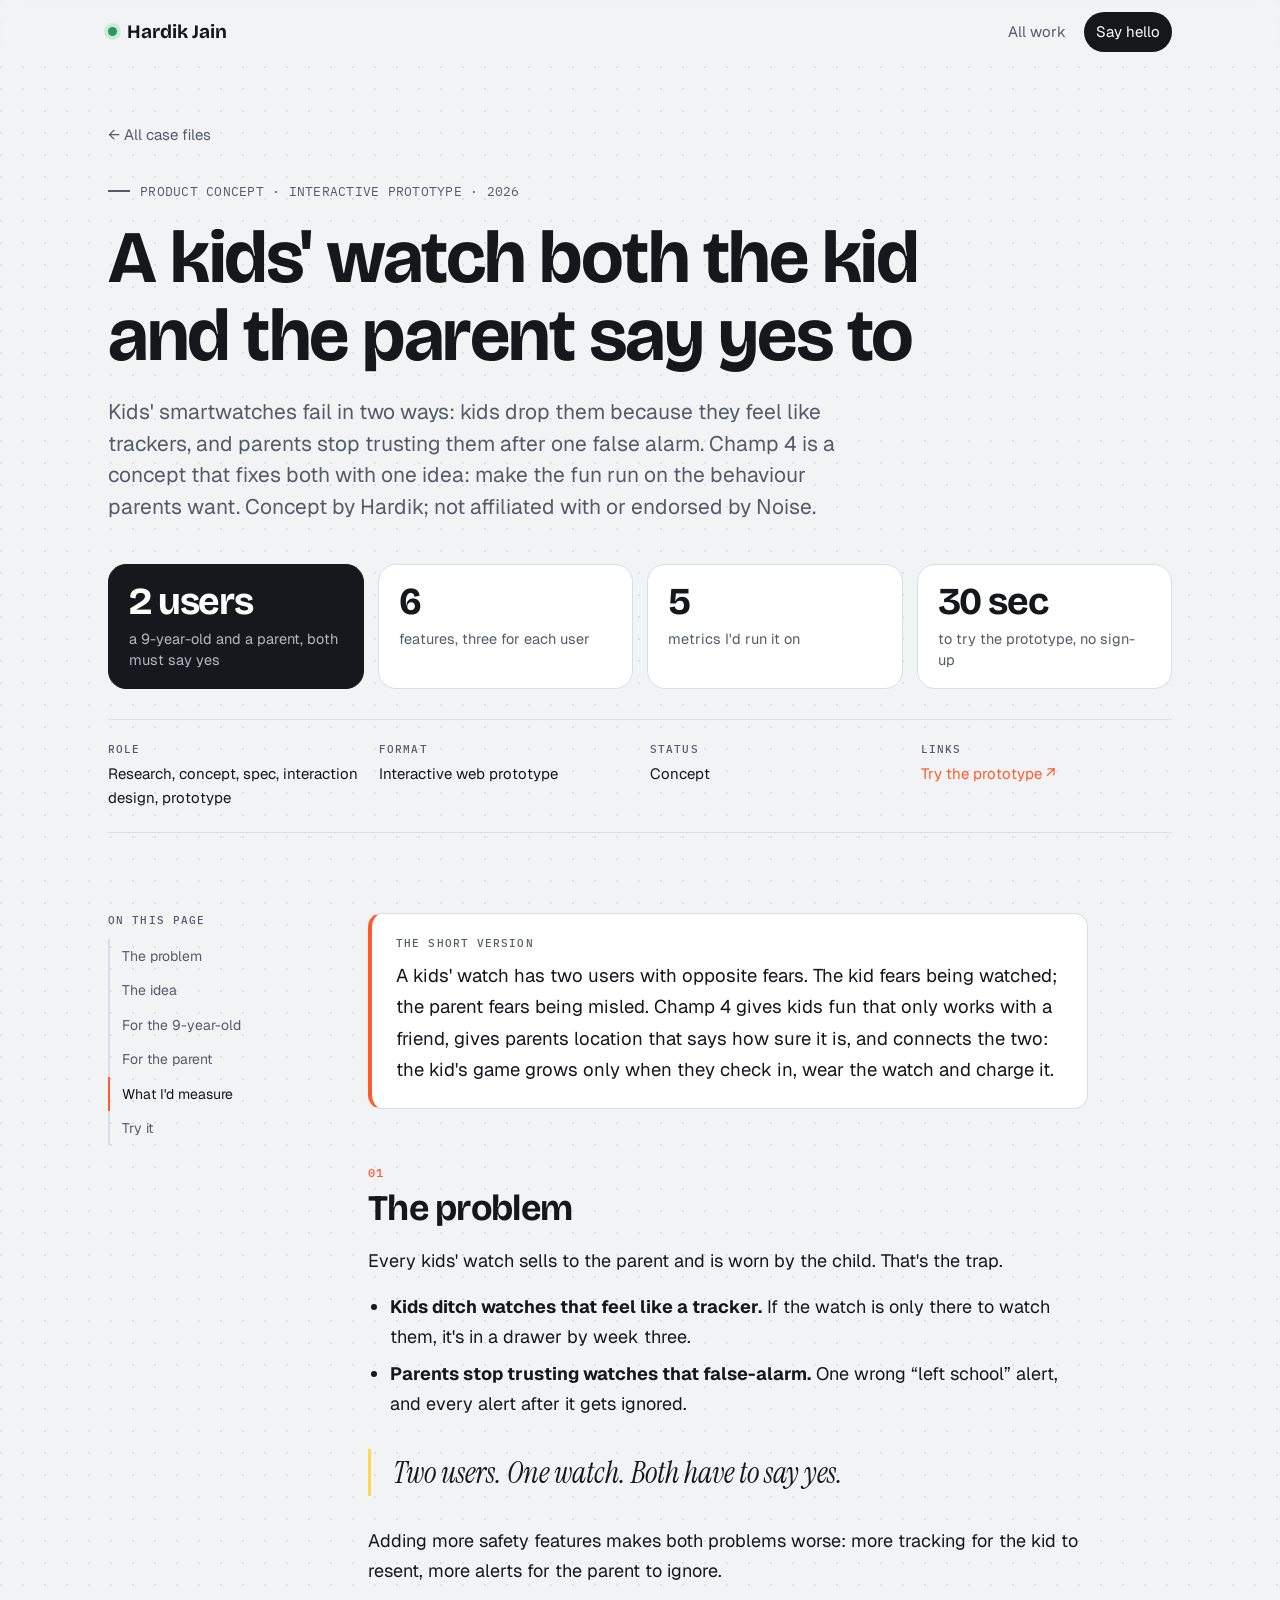
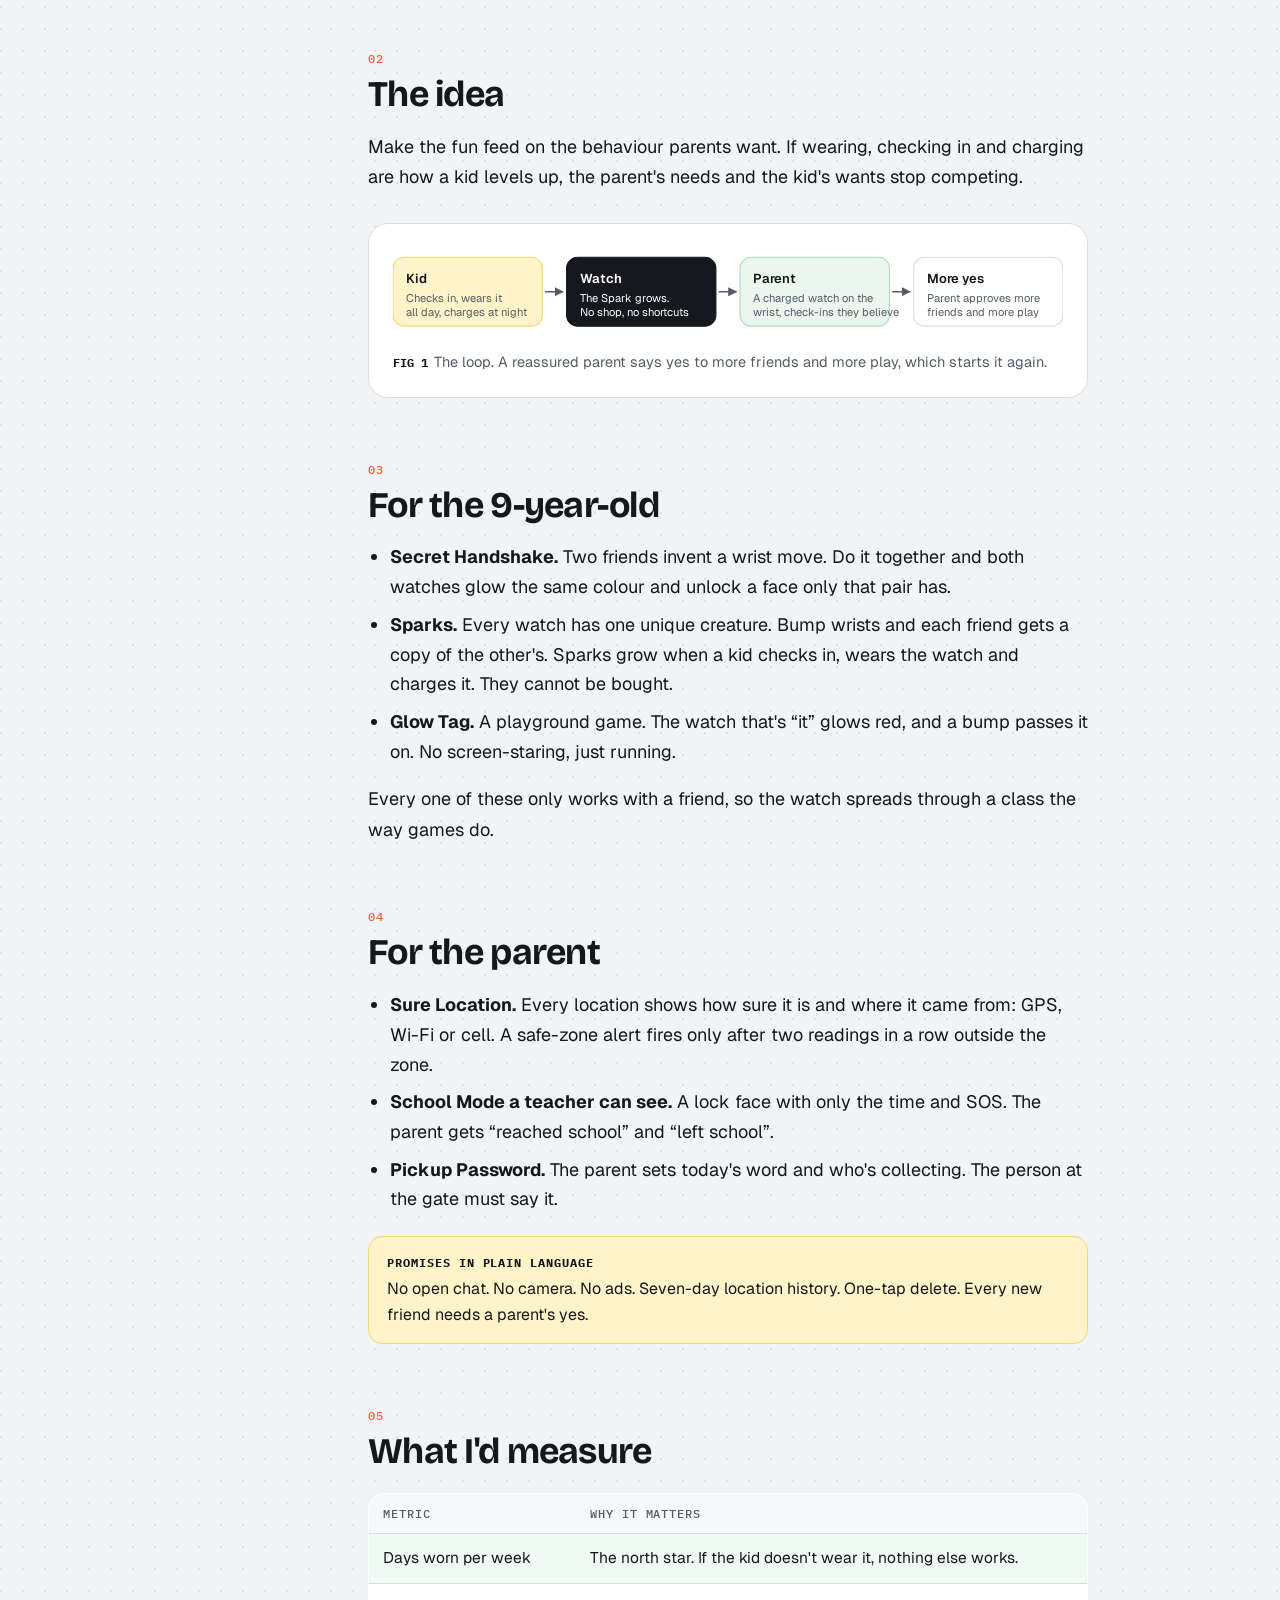
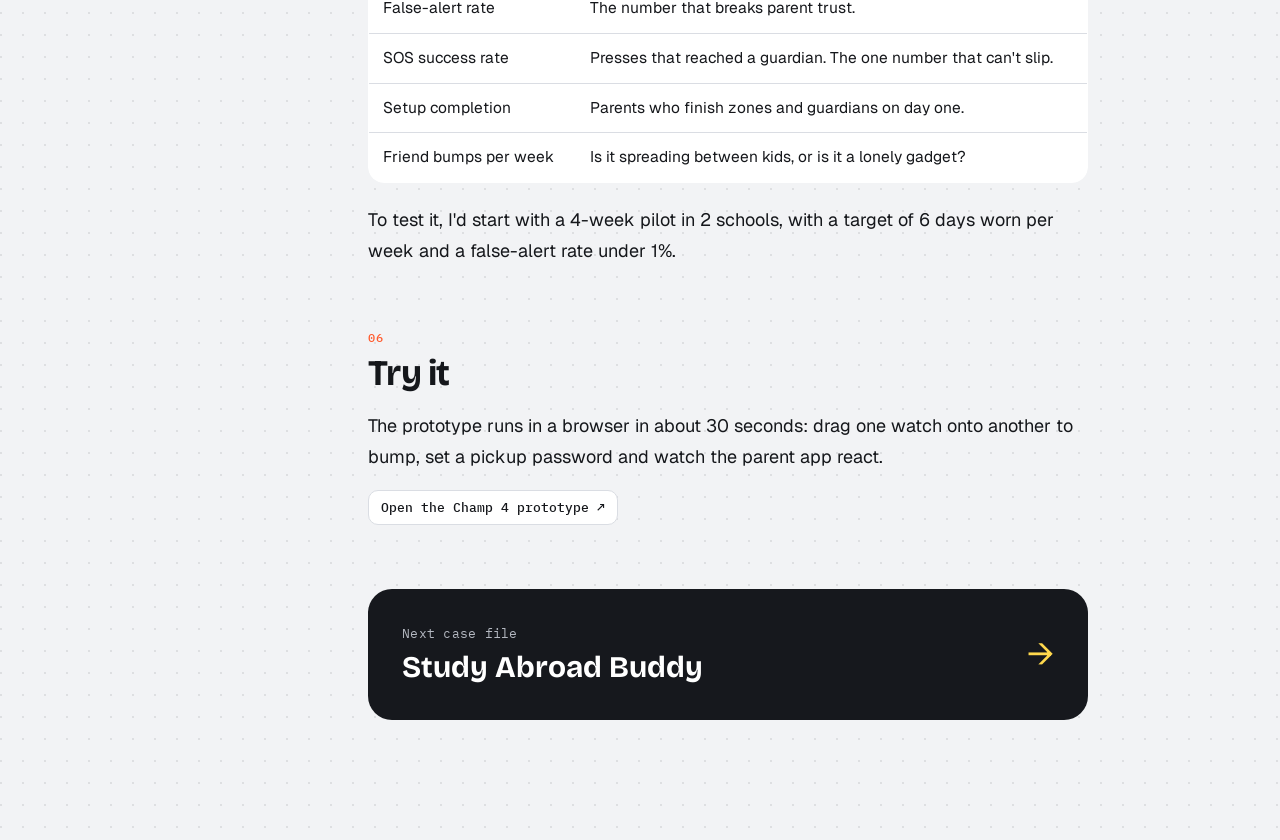
==== commit d27dd942: "Add files via upload" ====
--- a/cases/champ-4.html
+++ b/cases/champ-4.html
@@ -57,13 +57,13 @@
 <li><b>Pickup Password.</b> The parent sets today's word and who's collecting. The person at the gate must say it.</li>
 </ul>
 <div class="callout"><b>Promises in plain language</b>No open chat. No camera. No ads. Seven-day location history. One-tap delete. Every new friend needs a parent's yes.</div></section><section id="metrics"><span class="k">05</span><h2>What I'd measure</h2>
-<table class="opts"><thead><tr><th>Metric</th><th>Why it matters</th></tr></thead><tbody>
+<div class="tbl-wrap"><table class="opts"><thead><tr><th>Metric</th><th>Why it matters</th></tr></thead><tbody>
 <tr class="pick"><td>Days worn per week</td><td>The north star. If the kid doesn't wear it, nothing else works.</td></tr>
 <tr><td>False-alert rate</td><td>The number that breaks parent trust.</td></tr>
 <tr><td>SOS success rate</td><td>Presses that reached a guardian. The one number that can't slip.</td></tr>
 <tr><td>Setup completion</td><td>Parents who finish zones and guardians on day one.</td></tr>
 <tr><td>Friend bumps per week</td><td>Is it spreading between kids, or is it a lonely gadget?</td></tr>
-</tbody></table>
+</tbody></table></div>
 <p>To test it, I'd start with a <span class="n">4</span>-week pilot in <span class="n">2</span> schools, with a target of <span class="n">6</span> days worn per week and a false-alert rate under <span class="n">1%</span>.</p></section><section id="next"><span class="k">06</span><h2>Try it</h2>
 <p>The prototype runs in a browser in about 30 seconds: drag one watch onto another to bump, set a pickup password and watch the parent app react.</p>
 <div class="c-figlinks"><a href="https://incomparable-sunshine-a41751.netlify.app/" target="_blank" rel="noopener">Open the Champ 4 prototype ↗</a></div></section>
--- a/assets/style.css
+++ b/assets/style.css
@@ -130,7 +130,7 @@
 .measure::before { top: 0; } .measure::after { bottom: 0; }
 .measure span { position: absolute; left: -16px; top: 50%; transform: translateY(-50%) rotate(180deg); writing-mode: vertical-rl; font: 11px var(--f-mono); color: var(--accent); white-space: nowrap; }
 
-/* mascot: Tiko, a sticky note that walks on words */
+/* mascot: Harry, a sticky note that walks on words */
 .tiko { position: absolute; left: 0; top: 0; width: 31px; height: 36px; z-index: 5; pointer-events: auto; cursor: pointer; will-change: transform; }
 .tiko svg { width: 31px; height: 36px; display: block; overflow: visible; image-rendering: pixelated; }
 .tiko .body { transform-origin: 50% 100%; }
@@ -484,8 +484,8 @@
    ===================================================================== */
 
 /* ---------- hero: ship-loop motion graphic ---------- */
-.loop { cursor: crosshair; outline-offset: 6px; transition: transform .4s var(--spring), box-shadow .4s; }
-.loop.run { transform: translateY(-3px); box-shadow: 0 40px 70px -40px rgba(21,23,27,.55); }
+.loop { outline-offset: 6px; }
+
 .loop-state { display: inline-flex; align-items: center; gap: 7px; color: var(--ink-2); font-size: 11.5px; }
 .loop-state i { width: 8px; height: 8px; border-radius: 50%; background: #C9CDD5; }
 .loop.run .loop-state { color: var(--good); }
@@ -592,7 +592,7 @@
 .loop-out .delta { white-space: nowrap; }
 body.calm .loop .scene.s6 { opacity: 1; }
 
-/* ---------- Tiko: sleeping + hover ---------- */
+/* ---------- Harry: sleeping + hover ---------- */
 .tiko .zz { position: absolute; left: 22px; top: -8px; pointer-events: none; font: 700 12px var(--f-mono); color: var(--ink-2); }
 .tiko .zz i { position: absolute; font-style: normal; opacity: 0; }
 .tiko.sleep .zz i { animation: zz 2.4s infinite; }
@@ -607,7 +607,7 @@
 @keyframes wiggle { 25% { transform: rotate(-8deg); } 75% { transform: rotate(8deg); } }
 .bubble .opts { display: flex; gap: 6px; margin-top: 8px; flex-wrap: wrap; }
 
-/* ---------- Tiko dock ---------- */
+/* ---------- Harry dock ---------- */
 .dock { position: fixed; left: 0; right: 0; bottom: 20px; z-index: 85; display: flex; flex-direction: column; align-items: center; gap: 10px; pointer-events: none; }
 .dock > * { pointer-events: auto; }
 .dock-pill {
@@ -825,3 +825,195 @@
   .dock.say .dock-say { max-width: 200px; white-space: normal; font-size: 13px; }
 }
 
+
+/* ---------- nav sound button ---------- */
+.sound-nav .sn-dot { width: 8px; height: 8px; border-radius: 50%; background: var(--good); }
+.sound-nav[aria-pressed="false"] .sn-dot { background: #C9CDD5; }
+.sound-nav.locked { border-color: var(--sticky); background: #FFF6CC; }
+.sound-nav.locked .sn-dot { background: var(--accent); animation: snPulse 1.4s infinite; }
+@keyframes snPulse { 0% { box-shadow: 0 0 0 0 rgba(255,91,46,.55); } 80%, 100% { box-shadow: 0 0 0 8px rgba(255,91,46,0); } }
+@media (max-width: 560px) { .sound-nav .sn-l { display: none; } }
+
+/* =====================================================================
+   RESPONSIVE PASS
+   ===================================================================== */
+.menu-btn { display: none; }
+.c-body > *, .article, .hero .wrap > *, .belief > *, .archive > *, .contact > * { min-width: 0; }
+.tbl-wrap { overflow-x: auto; -webkit-overflow-scrolling: touch; margin: 22px 0; border-radius: 16px; }
+.tbl-wrap table.opts { margin: 0; min-width: 520px; }
+/* case flip cards size to their content: both faces share one grid cell */
+.case-inner { display: grid; min-height: 0; }
+.case-inner > .face { position: relative; inset: auto; grid-area: 1 / 1; min-height: 560px; }
+.case { min-height: 0; }
+
+@media (max-width: 960px) {
+  .hero { padding: 40px 0 40px; }
+  .hero .wrap { gap: 40px; }
+  .hero-right { max-width: 460px; width: 100%; margin: 0 auto; }
+  section.block { padding: 72px 0; }
+  .sec-head { margin-bottom: 32px; gap: 14px; }
+  .belief { gap: 28px; padding: 44px 0; }
+  .contact { padding: 40px 32px; }
+  .c-hero h1 { max-width: none; }
+}
+
+@media (max-width: 960px) {
+  .case-inner { display: block; position: relative; transition: transform .8s var(--ease-out), height .45s var(--ease); }
+  .case-inner > .face { position: absolute; left: 0; right: 0; top: 0; bottom: auto; min-height: 100%; }
+  .big-metric { margin-top: auto; padding-top: 34px; }
+  .brand, .nav a, .nav .chip-btn { white-space: nowrap; }
+}
+
+@media (max-width: 900px) {
+  /* nav becomes a dropdown */
+  .nav a:not(.cta) { display: none; }
+  .menu-btn { display: inline-flex; flex-direction: column; justify-content: center; gap: 5px; width: 40px; height: 40px; border-radius: 50%; border: 1px solid var(--line); background: var(--card); cursor: pointer; padding: 0 11px; }
+  .menu-btn span { display: block; height: 2px; background: var(--ink); border-radius: 2px; transition: transform .3s var(--spring); }
+  .topbar.menu-open .menu-btn span:first-child { transform: translateY(3.5px) rotate(45deg); }
+  .topbar.menu-open .menu-btn span:last-child { transform: translateY(-3.5px) rotate(-45deg); }
+  .topbar .wrap { position: relative; }
+  .topbar.menu-open .nav a:not(.cta) {
+    display: block; position: absolute; left: 12px; right: 12px; background: var(--card); border-radius: 0; padding: 14px 18px;
+    font-size: 17px; color: var(--ink); border-left: 1px solid var(--line); border-right: 1px solid var(--line);
+  }
+  .topbar.menu-open .nav { --mt: 64px; }
+  .topbar.menu-open .nav a:not(.cta):nth-of-type(1) { top: 64px; border-top: 1px solid var(--line); border-radius: 16px 16px 0 0; }
+  .topbar.menu-open .nav a:not(.cta):nth-of-type(2) { top: 115px; }
+  .topbar.menu-open .nav a:not(.cta):nth-of-type(3) { top: 166px; }
+  .topbar.menu-open .nav a:not(.cta):nth-of-type(4) { top: 217px; }
+  .topbar.menu-open .nav a:not(.cta):last-of-type:not(.cta) { border-bottom: 1px solid var(--line); border-radius: 0 0 16px 16px; box-shadow: 0 24px 40px -24px rgba(0,0,0,.35); }
+  .topbar.menu-open .nav a:only-of-type { border-radius: 16px; }
+  .nav-calm { display: none; }
+}
+
+@media (max-width: 560px) {
+  body { font-size: 16px; }
+  .wrap { padding: 0 16px; }
+  .topbar .wrap { height: 58px; }
+  .brand { font-size: 17px; }
+  .nav { gap: 6px; }
+  .nav a.cta { padding: 8px 14px; font-size: 14px; }
+  .topbar.menu-open .nav a:not(.cta):nth-of-type(1) { top: 58px; }
+  .topbar.menu-open .nav a:not(.cta):nth-of-type(2) { top: 109px; }
+  .topbar.menu-open .nav a:not(.cta):nth-of-type(3) { top: 160px; }
+  .topbar.menu-open .nav a:not(.cta):nth-of-type(4) { top: 211px; }
+
+  /* hero */
+  .hero { padding: 26px 0 30px; }
+  .ticket { font-size: 11px; margin-bottom: 26px; flex-wrap: wrap; row-gap: 4px; padding: 6px 10px; }
+  .headline { font-size: clamp(34px, 10.5vw, 44px); line-height: 1.18; }
+  .headline .line { white-space: normal; width: auto; }
+  .hero-sub { font-size: 17px; margin-top: 20px; }
+  .hero-cta { gap: 14px; margin-top: 24px; }
+  .hero-cta .btn-primary { width: 100%; justify-content: center; }
+  .hero-cta .link-arrow { width: 100%; justify-content: center; }
+  .bubble { max-width: min(250px, calc(100vw - 40px)); font-size: 13.5px; }
+  .sim.loop { padding: 16px; }
+  .sim-caption .serif { font-size: 19px; }
+
+  /* sections */
+  section.block { padding: 56px 0; }
+  .sec-head h2 { font-size: 38px; }
+  .sec-head p { font-size: 15.5px; }
+
+  /* case cards */
+  .case-inner { display: block; position: relative; transition: transform .8s var(--ease-out), height .45s var(--ease); }
+  .case-inner > .face { position: absolute; left: 0; right: 0; top: 0; bottom: auto; min-height: 100%; padding: 22px 20px 20px; border-radius: 22px; }
+  .wordmark { font-size: 28px; margin-top: 20px; }
+  .big-metric { margin-top: auto; padding-top: 28px; font-size: 54px; }
+  .case-foot .one { font-size: 17px; }
+  .case-actions .btn { flex: 1 1 auto; justify-content: center; }
+  .back .asked { font-size: 18px; }
+  .case:hover .case-inner { transform: none; }
+  .case.flipped:hover .case-inner { transform: rotateY(180deg); }
+
+  /* archive */
+  .archive { padding: 22px 18px; gap: 18px; border-radius: 22px; }
+  .archive .count { font-size: 64px; }
+  .arch-list a, .arch-list .row { grid-template-columns: 1fr; gap: 6px; padding: 14px 2px; }
+  .arch-list .m { text-align: left; white-space: normal; }
+  .arch-list a:hover { padding-left: 2px; }
+
+  /* path */
+  .path-row { grid-template-columns: 1fr; gap: 6px; padding: 20px 0; }
+  .path-row .co { font-size: 22px; }
+  .path-row .yr { justify-self: start; order: -1; }
+
+  /* beliefs */
+  .b-num { font-size: 64px; }
+  .b-copy h3 { font-size: 27px; margin: 12px 0 10px; }
+  .b-vis { min-height: 250px; padding: 22px 16px 36px; }
+  .eval-grid { gap: 5px; }
+  .metric-cloud span { font-size: 12px; }
+
+  /* impact */
+  .impact { grid-template-columns: 1fr; gap: 12px; }
+  .tile { min-height: 0; padding: 20px; }
+  .tile .v { font-size: 42px; }
+
+  /* contact */
+  .contact { padding: 28px 16px 16px; border-radius: 24px; gap: 24px; }
+  .contact h2 { font-size: 46px; }
+  .release, .mailer { padding: 16px; border-radius: 16px; }
+  .rel-btn, .mailer-send { font-size: 15px; }
+  .colophon { grid-template-columns: 1fr; gap: 18px; padding: 28px 0 110px; }
+
+  /* Harry dock: compact */
+  .dock-pill { height: 48px; min-width: 120px; gap: 8px; }
+  .dock-pill .tface { width: 48px; height: 34px; }
+  .dock-pill .tface .eye { width: 10px; height: 13px; }
+  .dock-pill .tface .eye b { width: 5px; height: 6px; left: 2.5px; top: 3.5px; }
+  .ring { width: 32px; height: 32px; }
+  .dock.say .dock-say { max-width: min(190px, calc(100vw - 150px)); white-space: normal; font-size: 12.5px; }
+  .panel { width: calc(100vw - 16px); padding: 12px; max-height: calc(100vh - 90px); max-height: calc(100dvh - 90px); }
+  .p-head .tface { width: 52px; height: 38px; }
+  .p-icon { width: 36px; height: 36px; }
+  .msg { font-size: 14.5px; max-width: 92%; }
+  .p-chips button { font-size: 12.5px; padding: 6px 10px; }
+  .p-tour-txt { font-size: 16.5px; min-height: 0; padding-bottom: 12px; }
+  .c-btn { width: 44px; height: 44px; font-size: 19px; } .c-main { width: 50px; height: 50px; }
+  .c-ask { padding: 12px 14px; font-size: 13.5px; }
+
+  /* NDA dialog */
+  .web-modal { padding: 10px; align-items: end; }
+  .wm-card { border-radius: 22px; box-shadow: 6px 6px 0 #0B0C10; max-height: calc(100dvh - 20px); }
+  .wm-band { height: 130px; }
+  .wm-band h2 { font-size: 27px; left: 18px; bottom: 16px; right: 80px; }
+  .wm-burst { right: 64px; top: 12px; font-size: 17px; }
+  .wm-spider { right: 22px; }
+  .wm-body { padding: 18px 18px 20px; }
+  .wm-body h3 { font-size: 27px; }
+  .wm-callout, .wm-text { font-size: 14.5px; }
+  .wm-cta { padding: 15px 22px; font-size: 15.5px; }
+  .wm-tag { font-size: 18px; }
+
+  /* case study pages */
+  .c-hero { padding: 30px 0 16px; }
+  .c-hero .back-link { margin-bottom: 22px; }
+  .c-hero h1 { font-size: 36px; }
+  .c-hero .deck { font-size: 17.5px; }
+  .c-metrics { gap: 10px; margin-top: 28px; }
+  .c-metric { padding: 14px; border-radius: 14px; }
+  .c-metric .v { font-size: 26px; }
+  .c-metric .l { font-size: 13px; }
+  .c-meta { grid-template-columns: 1fr; gap: 14px; }
+  .c-body { padding: 30px 0 20px; gap: 0; }
+  .article section { margin-bottom: 44px; }
+  .article h2 { font-size: 28px; }
+  .article p, .article ul, .article ol { font-size: 16.5px; }
+  .tldr { padding: 18px; margin-bottom: 40px; }
+  .tldr p { font-size: 16.5px; }
+  .pull { font-size: 24px; padding-left: 16px; }
+  figure { padding: 16px; margin: 22px -4px; border-radius: 16px; }
+  figure svg { min-width: 520px; }
+  figure::after { content: "← swipe →"; display: block; font: 11px var(--f-mono); color: var(--ink-2); text-align: center; margin-top: 8px; position: sticky; left: 0; }
+  .results { grid-template-columns: 1fr; }
+  .next-case { padding: 22px; margin: 10px 0 50px; border-radius: 20px; }
+  .next-case .t { font-size: 22px; }
+  .next-case .arr { font-size: 26px; }
+}
+@media (max-width: 380px) {
+  .c-metrics { grid-template-columns: 1fr; }
+  .brand { font-size: 16px; gap: 8px; }
+  .nav a.cta { padding: 8px 12px; }
+}
